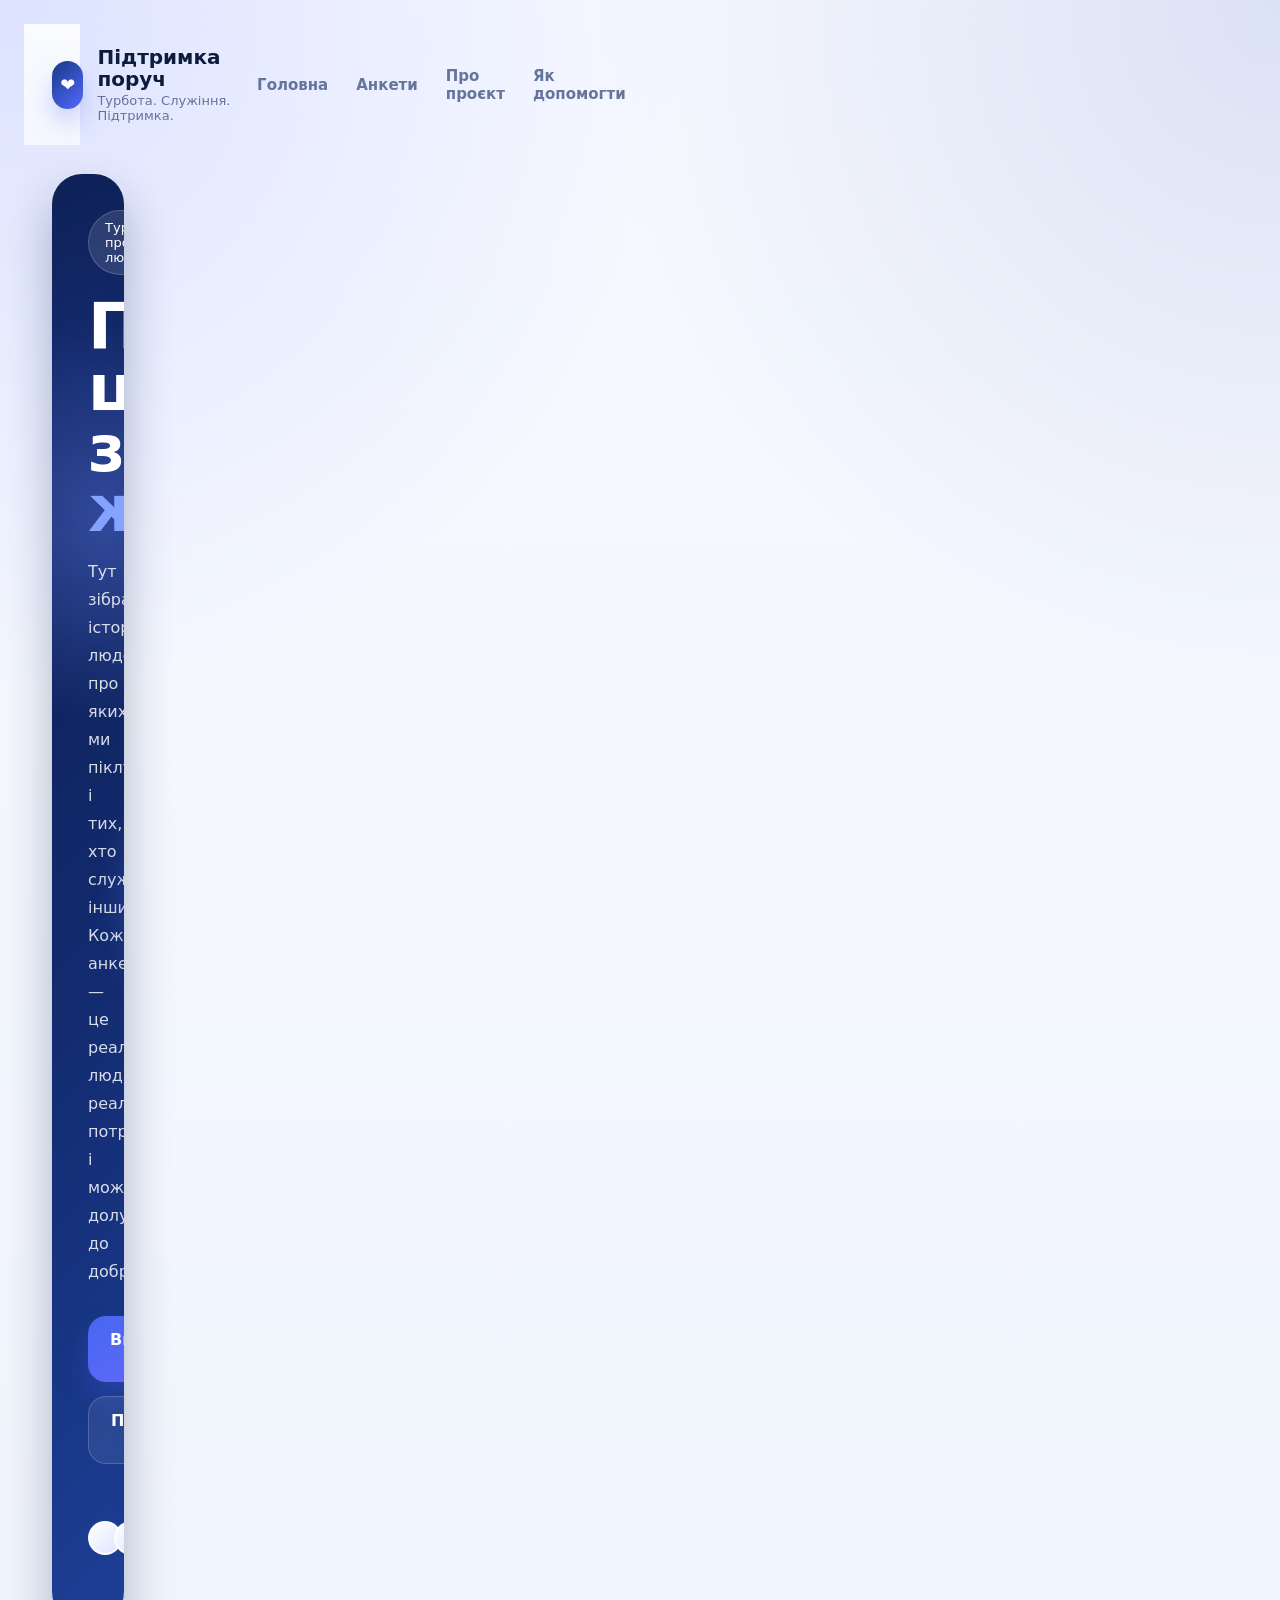
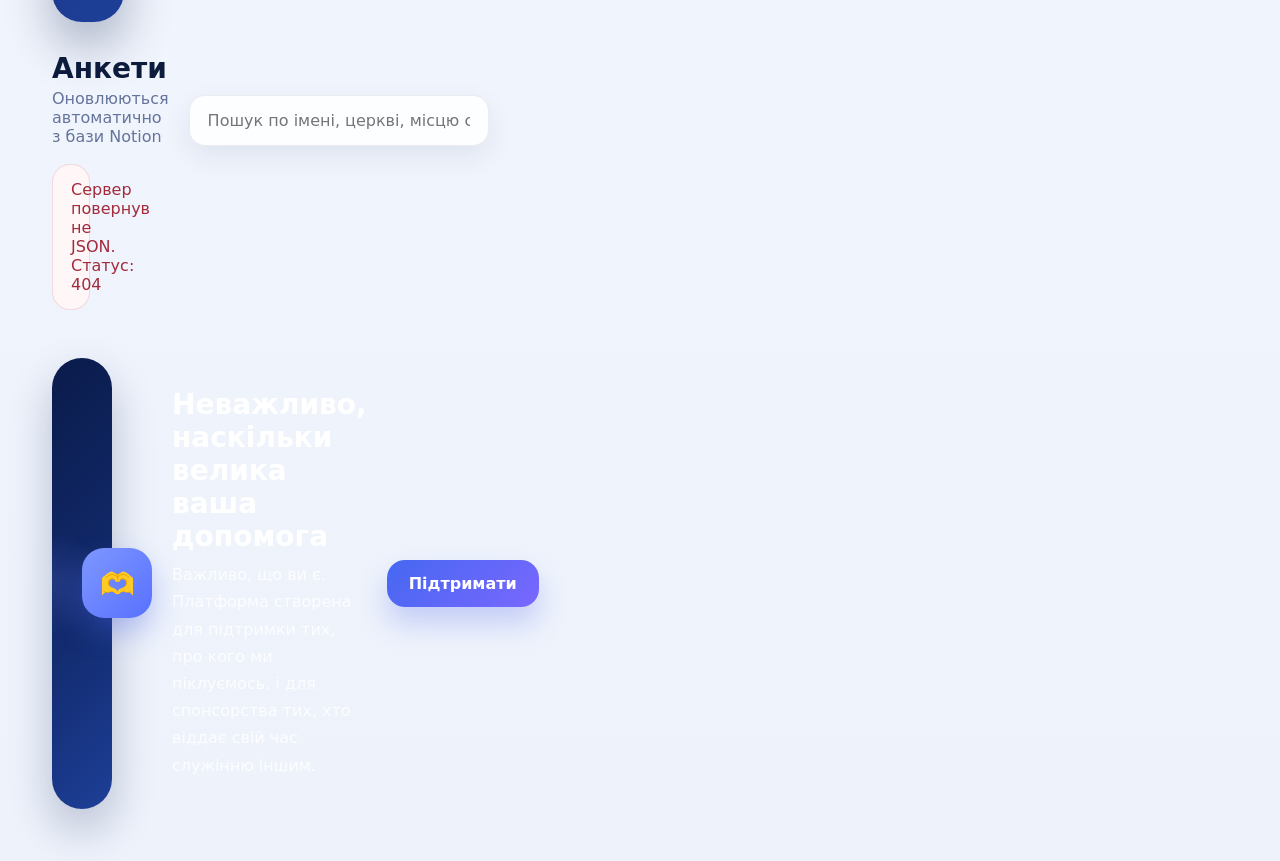
==== public/index.html @ b3e1cd8f "Update index.html" ====
<!DOCTYPE html>
<html lang="uk">
  <head>
    <meta charset="UTF-8" />
    <meta name="viewport" content="width=device-width, initial-scale=1.0" />
    <title>Підтримка поруч</title>
    <meta
      name="description"
      content="Сайт підтримки тих, про кого ми піклуємось, і спонсорства тих, хто віддає свій час на підтримку іншим."
    />
    <link rel="stylesheet" href="./styles.css" />
  </head>
  <body>
    <script>
      window.APP_CONFIG = {
        apiBaseUrl: "/api/profiles",
        supportUrl:
          "https://give.tithe.ly/?formId=3966c1ff-6865-11ee-90fc-1260ab546d11&locationId=3bff1725-a576-4eec-bcef-43283ffbbbfc&fundId=83ca1801-4d23-4e39-bc14-f4d2be128809&amount=2500",
      };
    </script>

    <div class="site-frame">


      <main class="main-shell" id="mainShell">
        <header class="site-header">
          <div class="brand">
            <div class="brand-mark">❤</div>
            <div class="brand-text">
              <div class="brand-title">Підтримка поруч</div>
              <div class="brand-subtitle">Турбота. Служіння. Підтримка.</div>
            </div>
          </div>

          <nav class="top-nav">
            <a href="#hero">Головна</a>
            <a href="#profiles">Анкети</a>
            <a href="#about">Про проєкт</a>
            <a href="#about">Як допомогти</a>
          </nav>
        </header>

        <div class="content-wrap">
          <section id="hero" class="hero">
            <div class="hero-content">
              <span class="hero-badge">Турбота про людей</span>
              <h1>
                Підтримка,<br />
                що змінює <span>життя</span>
              </h1>
              <p>
                Тут зібрані історії людей, про яких ми піклуємось, і тих, хто служить
                іншим. Кожна анкета — це реальна людина, реальна потреба і можливість
                долучитися до добра.
              </p>

              <div class="hero-actions">
                <button id="randomProfileButton" class="btn btn-primary" type="button">
                  Випадкова анкета
                </button>
                <button id="scrollToProfilesButton" class="btn btn-secondary" type="button">
                  Переглянути анкети
                </button>
              </div>

              <div class="hero-meta">
                <div class="hero-avatars">
                  <span></span>
                  <span></span>
                  <span></span>
                </div>
                <div class="hero-meta-text">
                  Люди, яким можна допомогти вже сьогодні
                </div>
              </div>
            </div>

            <div class="hero-visual">
              <div class="hero-glow"></div>
              <div class="hero-card">
                <div class="hero-card-icon">✦</div>
                <div class="hero-card-text">
                  Разом<br />
                  ми сильніші
                </div>
                <div class="hero-card-subtext">
                  Одна дія підтримки інколи важить більше за добрі слова.
                </div>
              </div>
            </div>
          </section>

          <section id="profiles" class="profiles-section">
            <div class="section-head">
              <div>
                <h2>Анкети</h2>
                <p>Оновлюються автоматично з бази Notion</p>
              </div>

              <div class="filters">
                <label class="search-box">
                  <input
                    id="searchInput"
                    type="text"
                    placeholder="Пошук по імені, церкві, місцю служіння..."
                    autocomplete="off"
                  />
                </label>
              </div>
            </div>

            <div id="statusMessage" class="status-message is-loading">
              Завантаження анкет...
            </div>

            <div id="profilesGrid" class="profiles-grid" aria-live="polite"></div>
          </section>

          <section id="about" class="about-section">
            <div class="about-card">
              <div class="about-icon">🫶</div>
              <div class="about-copy">
                <h3>Неважливо, наскільки велика ваша допомога</h3>
                <p>
                  Важливо, що ви є. Платформа створена для підтримки тих, про кого
                  ми піклуємось, і для спонсорства тих, хто віддає свій час служінню
                  іншим.
                </p>
              </div>
              <a
                class="btn btn-primary btn-inline"
                id="globalSupportButton"
                href="#"
                target="_blank"
                rel="noopener noreferrer"
              >
                Підтримати
              </a>
            </div>
          </section>
        </div>
      </main>


    </div>

    <div id="modalBackdrop" class="modal-backdrop hidden"></div>

    <aside id="profileModal" class="profile-modal hidden" aria-hidden="true">
      <article class="profile-modal-card">
        <div class="detail-header">
          <button id="closeModalButton" class="icon-button" type="button">
            ✕
          </button>

          <div class="detail-header-actions">
            <button id="randomProfileButtonDetail" class="btn btn-primary btn-small" type="button">
              Випадкова анкета
            </button>
          </div>
        </div>

        <div class="detail-scroll">
          <div class="detail-top">
            <div class="detail-photo-wrap">
              <img id="detailPhoto" class="detail-photo" src="" alt="" />
            </div>

            <div class="detail-main">
              <h2 id="detailName">—</h2>
              <div id="detailNote" class="detail-note hidden"></div>

              <div class="detail-cta-wrap">
                <a
                  id="detailSupportButton"
                  class="btn btn-primary"
                  href="#"
                  target="_blank"
                  rel="noopener noreferrer"
                >
                  Підтримати
                </a>
              </div>
            </div>
          </div>

          <div class="detail-meta-grid">
            <div class="meta-card">
              <span class="meta-label">Вік</span>
              <strong id="detailAge">—</strong>
            </div>
            <div class="meta-card">
              <span class="meta-label">Сімейний стан</span>
              <strong id="detailMaritalStatus">—</strong>
            </div>
            <div class="meta-card">
              <span class="meta-label">Місце служіння</span>
              <strong id="detailPlaceOfMinistry">—</strong>
            </div>
            <div class="meta-card">
              <span class="meta-label">Церква</span>
              <strong id="detailChurch">—</strong>
            </div>
          </div>

          <section class="detail-section">
            <h3>Історія</h3>
            <div id="detailText" class="detail-text"></div>
          </section>
        </div>
      </article>
    </aside>

    <script src="./app.js"></script>
  </body>
</html>
---- public/styles.css ----
:root {
  --bg: #edf2fb;
  --panel: rgba(255, 255, 255, 0.72);
  --panel-strong: rgba(255, 255, 255, 0.88);
  --text: #0d1b3d;
  --muted: #65749b;
  --line: rgba(14, 32, 73, 0.08);
  --primary: #183a84;
  --primary-2: #5368ff;
  --shadow: 0 20px 50px rgba(15, 36, 88, 0.12);
  --shadow-soft: 0 10px 28px rgba(15, 36, 88, 0.08);
  --radius-xl: 30px;
  --radius-lg: 24px;
  --radius-md: 18px;
  --radius-sm: 14px;
}


body {
  margin: 0;
  overflow-x: hidden;
}

.site-frame {
  width: 100%;
  max-width: 1440px;
  margin: 0 auto;
  display: grid;
  grid-template-columns: 1fr minmax(0, 1240px) 1fr;
  gap: 24px;
  min-height: 100vh;
  padding: 24px;
}

.main-shell {
  width: 100%;
  min-width: 0;
  margin: 0 auto;
}

.side-spacer {
  min-width: 0;
}

.content-wrap,
.profiles-section,
.section-head,
.filters,
.search-box,
.profiles-grid {
  min-width: 0;
}

.profiles-grid {
  display: grid;
  grid-template-columns: repeat(auto-fit, minmax(240px, 1fr));
  gap: 18px;
  width: 100%;
  max-width: 100%;
}

* {
  box-sizing: border-box;
}

html {
  scroll-behavior: smooth;
}

body {
  margin: 0;
  font-family:
    Inter, ui-sans-serif, system-ui, -apple-system, BlinkMacSystemFont,
    "Segoe UI", sans-serif;
  background:
    radial-gradient(circle at top left, rgba(84, 112, 255, 0.16), transparent 25%),
    radial-gradient(circle at top right, rgba(21, 58, 170, 0.12), transparent 25%),
    linear-gradient(180deg, #f7f9ff 0%, #edf2fb 100%);
  color: var(--text);
}

a {
  color: inherit;
  text-decoration: none;
}

img {
  display: block;
  max-width: 100%;
}

button,
input {
  font: inherit;
}

.hidden {
  display: none !important;
}

.site-frame {
  width: 100%;
  max-width: 1440px;
  margin: 0 auto;
  display: grid;
  grid-template-columns: 1fr minmax(0, 1240px) 1fr;
  gap: 24px;
  min-height: 100vh;
  padding: 24px;
}

.side-spacer {
  border-radius: 34px;
  background: rgba(255, 255, 255, 0.12);
  border: 1px solid rgba(255, 255, 255, 0.28);
  backdrop-filter: blur(10px);
  min-height: 100%;
}

.main-shell {
  width: 100%;
  min-width: 0;
  margin: 0 auto;
}

.main-shell.is-blurred {
  filter: blur(8px);
  transform: scale(0.992);
  pointer-events: none;
  user-select: none;
}

.site-header {
  display: flex;
  align-items: center;
  justify-content: space-between;
  gap: 20px;
  padding: 22px 28px;
  border-bottom: 1px solid var(--line);
  background: linear-gradient(180deg, rgba(255,255,255,0.84), rgba(255,255,255,0.68));
  position: sticky;
  top: 0;
  z-index: 10;
  backdrop-filter: blur(12px);
}

.brand {
  display: flex;
  align-items: center;
  gap: 14px;
}

.brand-mark {
  width: 48px;
  height: 48px;
  border-radius: 16px;
  display: grid;
  place-items: center;
  background: linear-gradient(135deg, var(--primary), var(--primary-2));
  color: #fff;
  font-size: 18px;
  box-shadow: 0 14px 24px rgba(63, 91, 232, 0.26);
}

.brand-title {
  font-size: 20px;
  font-weight: 800;
  line-height: 1.1;
}

.brand-subtitle {
  margin-top: 3px;
  color: var(--muted);
  font-size: 13px;
}

.top-nav {
  display: flex;
  align-items: center;
  gap: 28px;
}

.top-nav a {
  font-size: 15px;
  color: var(--muted);
  font-weight: 600;
}

.top-nav a:hover {
  color: var(--text);
}



.hero {
  display: grid;
  grid-template-columns: minmax(0, 1.1fr) minmax(260px, 0.9fr);
  gap: 26px;
  min-height: 460px;
  padding: 36px;
  border-radius: var(--radius-xl);
  background:
    radial-gradient(circle at 72% 24%, rgba(112, 140, 255, 0.34), transparent 18%),
    radial-gradient(circle at 22% 12%, rgba(56, 97, 235, 0.16), transparent 26%),
    linear-gradient(135deg, #0a1b4a 0%, #132c71 58%, #1d3f97 100%);
  color: #fff;
  position: relative;
  overflow: hidden;
  box-shadow: 0 24px 48px rgba(11, 27, 74, 0.3);
}

.hero::after {
  content: "";
  position: absolute;
  inset: auto -8% -22% -8%;
  height: 130px;
  background: #edf2fb;
  border-radius: 100% 100% 0 0 / 100% 100% 0 0;
}

.hero-content,
.hero-visual {
  position: relative;
  z-index: 1;
}

.hero-badge {
  display: inline-flex;
  padding: 9px 16px;
  border-radius: 999px;
  background: rgba(255,255,255,0.12);
  border: 1px solid rgba(255,255,255,0.18);
  font-size: 13px;
  margin-bottom: 22px;
}

.hero h1 {
  margin: 0;
  font-size: clamp(40px, 5vw, 72px);
  line-height: 0.95;
  letter-spacing: -0.03em;
  max-width: 8.5ch;
}

.hero h1 span {
  color: #85a2ff;
}

.hero p {
  margin: 18px 0 0;
  max-width: 620px;
  font-size: 16px;
  line-height: 1.75;
  color: rgba(255,255,255,0.84);
}

.hero-actions {
  display: flex;
  flex-wrap: wrap;
  gap: 14px;
  margin-top: 30px;
}

.hero-meta {
  display: flex;
  align-items: center;
  gap: 14px;
  margin-top: 26px;
}

.hero-avatars {
  display: flex;
}

.hero-avatars span {
  width: 34px;
  height: 34px;
  border-radius: 50%;
  margin-left: -8px;
  border: 2px solid rgba(255,255,255,0.85);
  background: linear-gradient(135deg, #fff, #dbe5ff);
}

.hero-avatars span:first-child {
  margin-left: 0;
}

.hero-meta-text {
  font-size: 14px;
  color: rgba(255,255,255,0.78);
}

.hero-visual {
  display: flex;
  align-items: center;
  justify-content: center;
  position: relative;
}

.hero-glow {
  width: 340px;
  height: 340px;
  border-radius: 50%;
  background:
    radial-gradient(circle, rgba(132, 159, 255, 0.9) 0%, rgba(112, 129, 255, 0.24) 42%, rgba(112, 129, 255, 0) 72%);
  filter: blur(12px);
}

.hero-card {
  position: absolute;
  right: 30px;
  bottom: 34px;
  width: 190px;
  min-height: 198px;
  border-radius: 30px;
  background: rgba(255,255,255,0.1);
  border: 1px solid rgba(255,255,255,0.16);
  backdrop-filter: blur(16px);
  box-shadow: 0 18px 38px rgba(0,0,0,0.22);
  padding: 22px;
  display: flex;
  flex-direction: column;
  justify-content: flex-end;
}

.hero-card-icon {
  width: 54px;
  height: 54px;
  border-radius: 18px;
  display: grid;
  place-items: center;
  background: linear-gradient(135deg, #7e97ff, #5871ff);
  box-shadow: 0 14px 26px rgba(80, 102, 233, 0.3);
  margin-bottom: 18px;
  font-size: 22px;
}

.hero-card-text {
  font-size: 22px;
  font-weight: 800;
  line-height: 1.12;
}

.hero-card-subtext {
  margin-top: 10px;
  font-size: 14px;
  line-height: 1.5;
  color: rgba(255,255,255,0.78);
}

.btn {
  border: 0;
  border-radius: 18px;
  padding: 14px 22px;
  cursor: pointer;
  font-weight: 800;
  transition: transform 0.18s ease, box-shadow 0.18s ease;
}

.btn:hover {
  transform: translateY(-1px);
}

.btn-primary {
  color: #fff;
  background: linear-gradient(135deg, #4568f1 0%, #7a67ff 100%);
  box-shadow: 0 16px 28px rgba(74, 96, 234, 0.26);
}

.btn-secondary {
  color: #fff;
  background: rgba(255,255,255,0.08);
  border: 1px solid rgba(255,255,255,0.18);
}

.btn-small {
  padding: 12px 16px;
  font-size: 14px;
}

.btn-inline {
  white-space: nowrap;
}

.profiles-grid {
  display: grid;
  grid-template-columns: repeat(auto-fill, minmax(260px, 1fr));
  gap: 24px;

  max-width: 1240px;
  margin-left: auto;
  margin-right: auto;
}

.search-box {
  display: block;
  min-width: 300px;
}

.profiles-section,
.about-section {
  margin-top: 30px;
}

.content-wrap {
  padding: 28px;
}

.section-head {
  display: flex;
  align-items: end;
  justify-content: space-between;
  gap: 20px;
  margin-bottom: 18px;
}

.section-head h2 {
  margin: 0 0 4px;
  font-size: 28px;
}

.section-head p {
  margin: 0;
  color: var(--muted);
}

.search-box input {
  width: 100%;
  padding: 15px 18px;
  border-radius: 16px;
  border: 1px solid var(--line);
  background: rgba(255,255,255,0.84);
  outline: none;
  color: var(--text);
  box-shadow: var(--shadow-soft);
}

.search-box input:focus {
  border-color: rgba(83, 104, 255, 0.34);
  box-shadow: 0 0 0 4px rgba(83, 104, 255, 0.12);
}

.status-message {
  padding: 15px 18px;
  border-radius: 18px;
  background: rgba(255,255,255,0.82);
  border: 1px solid var(--line);
  color: var(--muted);
  margin-bottom: 18px;
}

.status-message.is-error {
  color: #a22a3b;
  background: #fff6f7;
  border-color: rgba(162, 42, 59, 0.14);
}

.status-message.is-success {
  color: #2b7e47;
  background: #f3fff8;
  border-color: rgba(43, 126, 71, 0.14);
}

.profile-card {
  position: relative;
  aspect-ratio: 9 / 16;
  border-radius: 28px;
  overflow: hidden;
  background: linear-gradient(180deg, #dbe6ff 0%, #eef3ff 100%);
  border: 1px solid rgba(17, 43, 107, 0.08);
  box-shadow: var(--shadow-soft);
  cursor: pointer;
  transition: transform 0.18s ease, box-shadow 0.18s ease, border-color 0.18s ease;
}

.profile-card:hover {
  transform: translateY(-4px);
  box-shadow: 0 20px 40px rgba(21, 40, 98, 0.16);
  border-color: rgba(35, 74, 193, 0.2);
}

.profile-card.is-active {
  border-color: rgba(78, 104, 243, 0.4);
  box-shadow: 0 22px 42px rgba(21, 40, 98, 0.2);
}

.profile-card-photo-wrap {
  position: absolute;
  inset: 0;
  background: linear-gradient(135deg, #d3ddff, #eef2ff);
}

.profile-card-photo {
  width: 100%;
  height: 100%;
  object-fit: cover;
}

.profile-card::before {
  content: "";
  position: absolute;
  inset: 0;
  background: linear-gradient(
    to bottom,
    rgba(0,0,0,0.1),
    rgba(0,0,0,0.6)
  );
  z-index: 1;
}

.profile-card-overlay {
  position: absolute;
  inset: auto 0 0 0;
  padding: 18px 18px 16px;
  background:
    linear-gradient(180deg, rgba(7, 18, 46, 0.02) 0%, rgba(7, 18, 46, 0.14) 18%, rgba(7, 18, 46, 0.92) 100%);
  color: #fff;
}

.profile-card-name {
  margin: 0;
  font-size: 24px;
  line-height: 1.08;
  font-weight: 800;
}

.profile-card-sub {
  margin-top: 8px;
  font-size: 13px;
  color: rgba(255,255,255,0.76);
}

.profile-card-snippet {
  margin-top: 12px;
  font-size: 14px;
  line-height: 1.45;
  color: rgba(255,255,255,0.88);
}

.profile-card-badge {
  display: inline-flex;
  margin-top: 14px;
  padding: 7px 12px;
  border-radius: 999px;
  font-size: 12px;
  font-weight: 800;
  background: rgba(133, 157, 255, 0.2);
  border: 1px solid rgba(188, 202, 255, 0.2);
  color: #dfe7ff;
}

.about-card {
  display: flex;
  align-items: center;
  gap: 20px;
  padding: 30px;
  border-radius: 30px;
  color: #fff;
  background:
    radial-gradient(circle at left center, rgba(115, 138, 255, 0.18), transparent 22%),
    linear-gradient(135deg, #0a1b4a 0%, #132c71 60%, #1d3f97 100%);
  box-shadow: 0 20px 44px rgba(10, 27, 74, 0.24);
}

.about-icon {
  width: 70px;
  height: 70px;
  flex: 0 0 70px;
  display: grid;
  place-items: center;
  border-radius: 22px;
  background: linear-gradient(135deg, #7e97ff, #5871ff);
  font-size: 28px;
  box-shadow: 0 14px 28px rgba(76, 103, 231, 0.34);
}

.about-copy h3 {
  margin: 0 0 8px;
  font-size: 28px;
}

.about-copy p {
  margin: 0;
  line-height: 1.7;
  color: rgba(255,255,255,0.84);
}

.modal-backdrop {
  position: fixed;
  inset: 0;
  background: rgba(12, 22, 56, 0.24);
  backdrop-filter: blur(12px);
  z-index: 80;
  opacity: 0;
  pointer-events: none;
  transition: opacity 0.35s ease;
}

.modal-backdrop.is-visible {
  opacity: 1;
  pointer-events: auto;
}

.profile-modal {
  position: fixed;
  top: 28px;
  right: 28px;
  bottom: 28px;
  width: min(760px, calc(100vw - 56px));
  z-index: 90;
  display: flex;
  justify-content: flex-end;
  align-items: stretch;
  pointer-events: none;
}

.profile-modal.is-visible {
  pointer-events: auto;
}

.profile-modal-card {
  width: 100%;
  height: 100%;
  border-radius: 32px;
  background: rgba(255, 255, 255, 0.94);
  border: 1px solid rgba(255,255,255,0.7);
  box-shadow: 0 28px 60px rgba(11, 27, 74, 0.22);
  backdrop-filter: blur(18px);
  display: flex;
  flex-direction: column;
  overflow: hidden;
  transform: translateX(44px) scale(0.98);
  opacity: 0;
  transition: transform 0.42s ease, opacity 0.42s ease;
}

.profile-modal.is-visible .profile-modal-card {
  transform: translateX(0) scale(1);
  opacity: 1;
}

.detail-header {
  display: flex;
  align-items: center;
  justify-content: space-between;
  gap: 16px;
  padding: 22px 24px;
  border-bottom: 1px solid var(--line);
  background: linear-gradient(180deg, rgba(255,255,255,0.92), rgba(255,255,255,0.76));
}

.icon-button {
  border: 0;
  background: rgba(24, 58, 132, 0.08);
  color: var(--primary);
  border-radius: 14px;
  padding: 12px 14px;
  cursor: pointer;
  font-weight: 800;
}

.detail-scroll {
  overflow: auto;
  padding: 24px;
  display: flex;
  flex-direction: column;
  gap: 22px;
}

.detail-top {
  display: grid;
  grid-template-columns: 220px minmax(0, 1fr);
  gap: 22px;
  align-items: start;
}

.detail-photo-wrap {
  border-radius: 24px;
  overflow: hidden;
  box-shadow: var(--shadow-soft);
  background: linear-gradient(135deg, #dae4ff, #eff4ff);
}

.detail-photo {
  width: 100%;
  aspect-ratio: 4 / 5;
  object-fit: contain;
  object-position: center;
  background: #eef2fb;
}

.detail-main h2 {
  margin: 0;
  font-size: clamp(34px, 4vw, 60px);
  line-height: 0.95;
  letter-spacing: -0.03em;
}

.detail-note {
  margin-top: 18px;
  padding: 14px 16px;
  border-radius: 16px;
  background: rgba(83, 104, 255, 0.08);
  color: #3653b7;
  font-weight: 700;
  line-height: 1.5;
}

.detail-cta-wrap {
  margin-top: 18px;
}

.detail-meta-grid {
  display: grid;
  grid-template-columns: repeat(2, minmax(0, 1fr));
  gap: 14px;
}

.meta-card {
  padding: 18px;
  border-radius: 22px;
  background: var(--panel-strong);
  border: 1px solid var(--line);
  box-shadow: var(--shadow-soft);
}

.meta-label {
  display: block;
  color: var(--muted);
  font-size: 13px;
  margin-bottom: 8px;
}

.meta-card strong {
  font-size: 18px;
  line-height: 1.4;
}

.detail-section {
  padding: 24px;
  border-radius: 26px;
  background: var(--panel-strong);
  border: 1px solid var(--line);
  box-shadow: var(--shadow-soft);
}

.detail-section h3 {
  margin: 0 0 16px;
  font-size: 28px;
}

.detail-text {
  white-space: pre-line;
  line-height: 1.8;
  font-size: 16px;
}

@media (max-width: 1400px) {
  .profiles-grid {
    display: grid;
    grid-template-columns: repeat(auto-fill, minmax(260px, 1fr));
    gap: 24px;

    max-width: 1240px;
    margin-left: auto;
    margin-right: auto;
  }
}

@media (max-width: 1100px) {
  .site-frame {
    grid-template-columns: 1fr minmax(320px, 1400px) 1fr;
  }

  .top-nav {
    display: none;
  }

  .hero {
    grid-template-columns: 1fr;
  }

  .profile-modal {
    left: 18px;
    right: 18px;
    width: auto;
  }
}

@media (max-width: 860px) {
  .site-frame {
    grid-template-columns: 1fr;
    padding: 12px;
  }

  .side-spacer {
    display: none;
  }

  .content-wrap {
    padding: 16px;
  }

  .site-header {
    padding: 16px;
  }

  .hero {
    min-height: auto;
    padding: 24px;
  }

  .hero::after {
    display: none;
  }

  .section-head {
    flex-direction: column;
    align-items: stretch;
  }

  .search-box {
    min-width: 0;
  }

  .profile-modal {
    top: 10px;
    right: 10px;
    bottom: 10px;
    left: 10px;
  }

  .detail-top {
    grid-template-columns: 1fr;
  }

  .detail-meta-grid {
    grid-template-columns: 1fr;
  }

  .about-card {
    flex-direction: column;
    align-items: flex-start;
  }
}
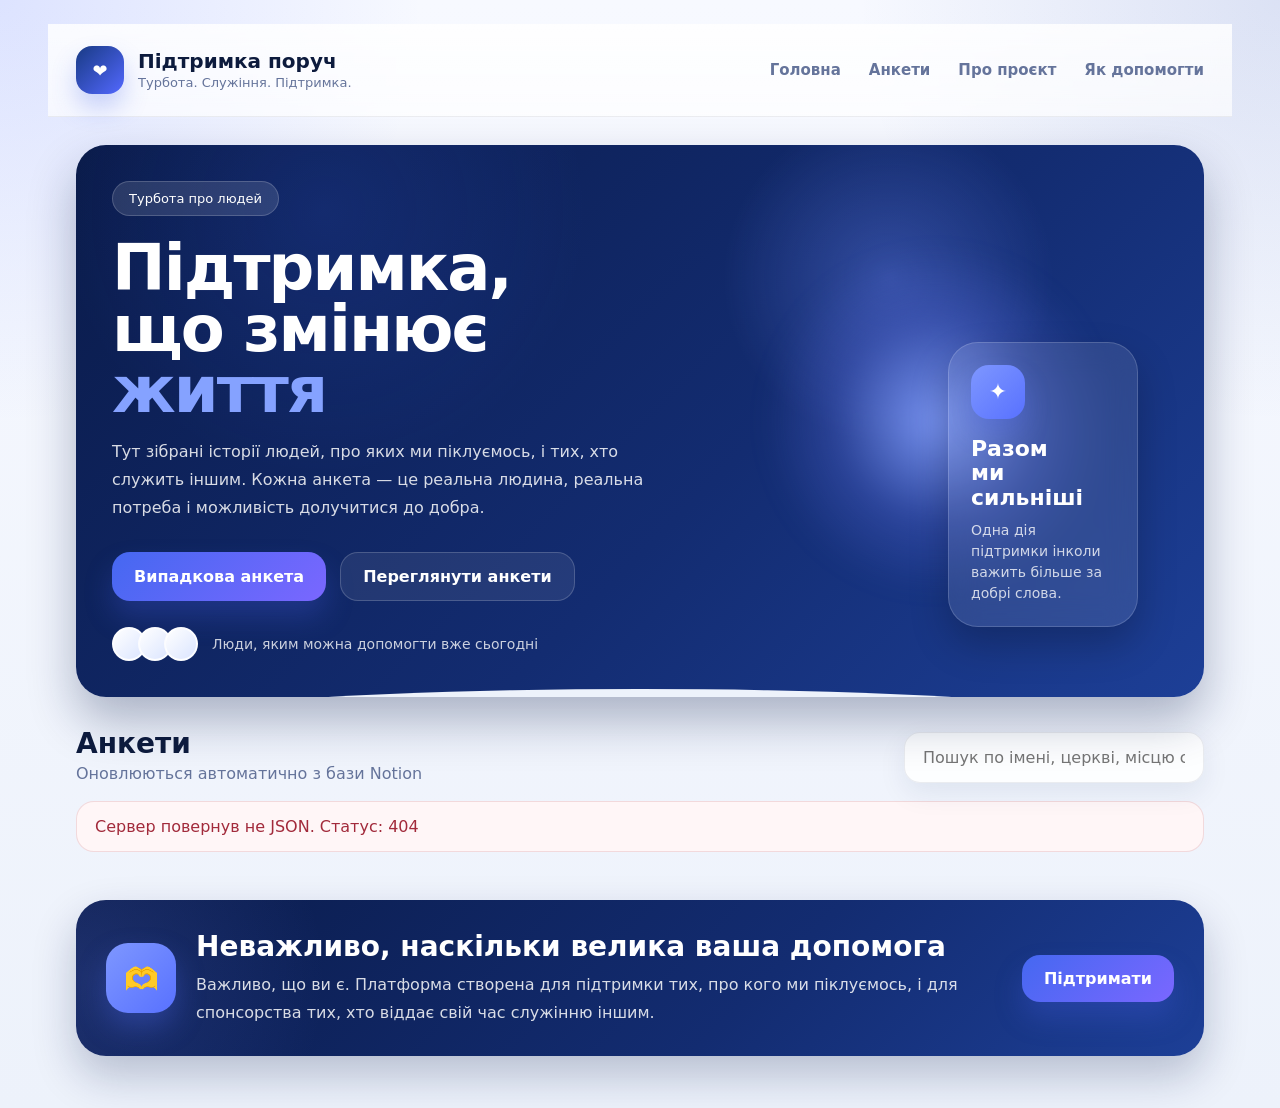
==== commit a306f9cd: "Update index.html" ====
--- a/public/index.html
+++ b/public/index.html
@@ -20,7 +20,7 @@
     </script>
 
     <div class="site-frame">
-
+      <div class="side-spacer" aria-hidden="true"></div>
 
       <main class="main-shell" id="mainShell">
         <header class="site-header">
@@ -141,7 +141,7 @@
         </div>
       </main>
 
-
+      <div class="side-spacer" aria-hidden="true"></div>
     </div>
 
     <div id="modalBackdrop" class="modal-backdrop hidden"></div>
--- a/public/styles.css
+++ b/public/styles.css
@@ -39,7 +39,9 @@
 }
 
 .side-spacer {
-  min-width: 0;
+  background: transparent !important;
+  backdrop-filter: none !important;
+  box-shadow: none !important;
 }
 
 .content-wrap,
@@ -110,11 +112,9 @@
 }
 
 .side-spacer {
-  border-radius: 34px;
-  background: rgba(255, 255, 255, 0.12);
-  border: 1px solid rgba(255, 255, 255, 0.28);
-  backdrop-filter: blur(10px);
-  min-height: 100%;
+  background: transparent !important;
+  backdrop-filter: none !important;
+  box-shadow: none !important;
 }
 
 .main-shell {
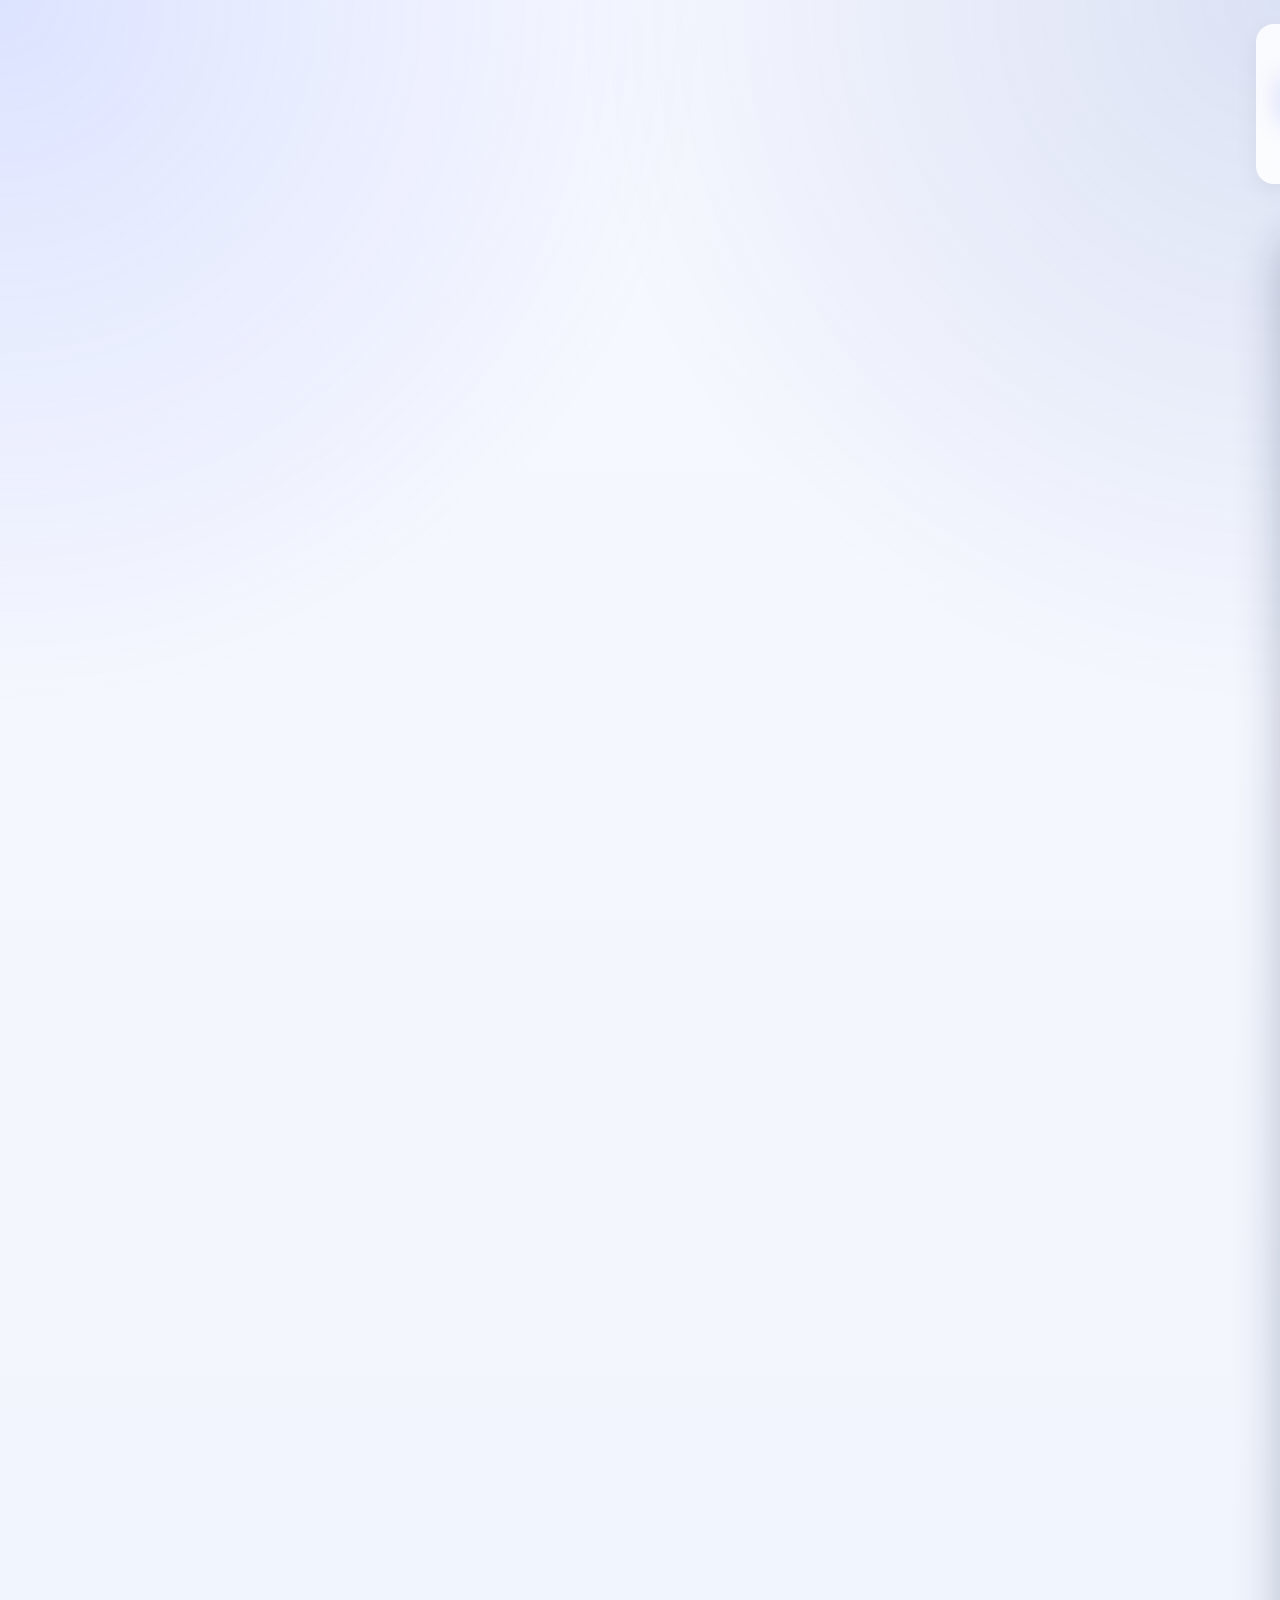
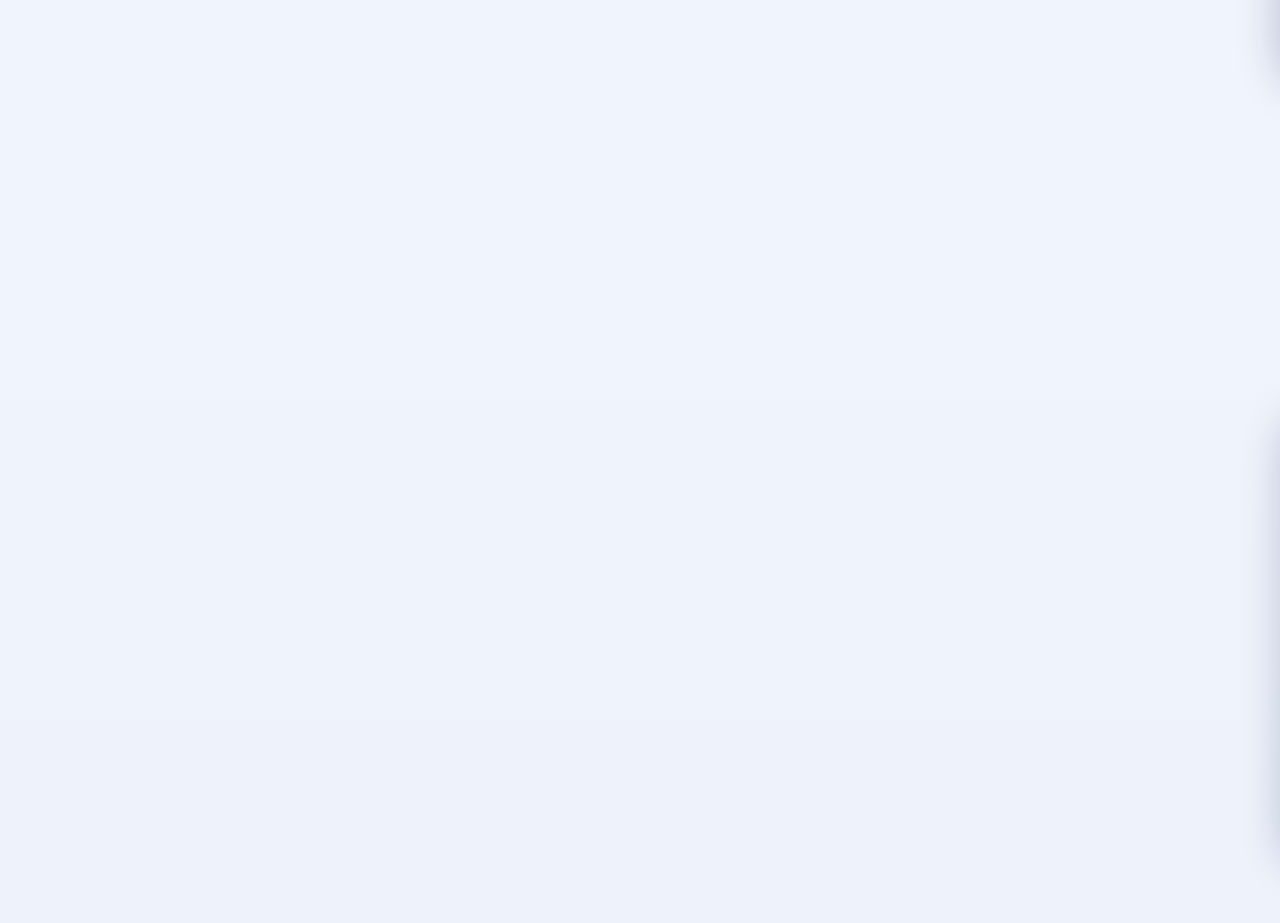
==== commit d37f8b5a: "Update index.html" ====
--- a/public/index.html
+++ b/public/index.html
@@ -21,6 +21,13 @@
 
     <div class="site-frame">
       <div class="side-spacer" aria-hidden="true"></div>
+      <body>
+        <div class="bg-animation" aria-hidden="true">
+          <span class="blob blob-1"></span>
+          <span class="blob blob-2"></span>
+          <span class="blob blob-3"></span>
+        </div>
+
 
       <main class="main-shell" id="mainShell">
         <header class="site-header">
--- a/public/styles.css
+++ b/public/styles.css
@@ -131,17 +131,13 @@
 }
 
 .site-header {
-  display: flex;
-  align-items: center;
-  justify-content: space-between;
-  gap: 20px;
-  padding: 22px 28px;
-  border-bottom: 1px solid var(--line);
-  background: linear-gradient(180deg, rgba(255,255,255,0.84), rgba(255,255,255,0.68));
-  position: sticky;
-  top: 0;
-  z-index: 10;
+  border-radius: 18px;
+  padding: 16px 24px;
+
+  background: rgba(255, 255, 255, 0.85);
   backdrop-filter: blur(12px);
+
+  box-shadow: 0 8px 24px rgba(0, 0, 0, 0.06);
 }
 
 .brand {
@@ -842,4 +838,4 @@
     flex-direction: column;
     align-items: flex-start;
   }
-}+}
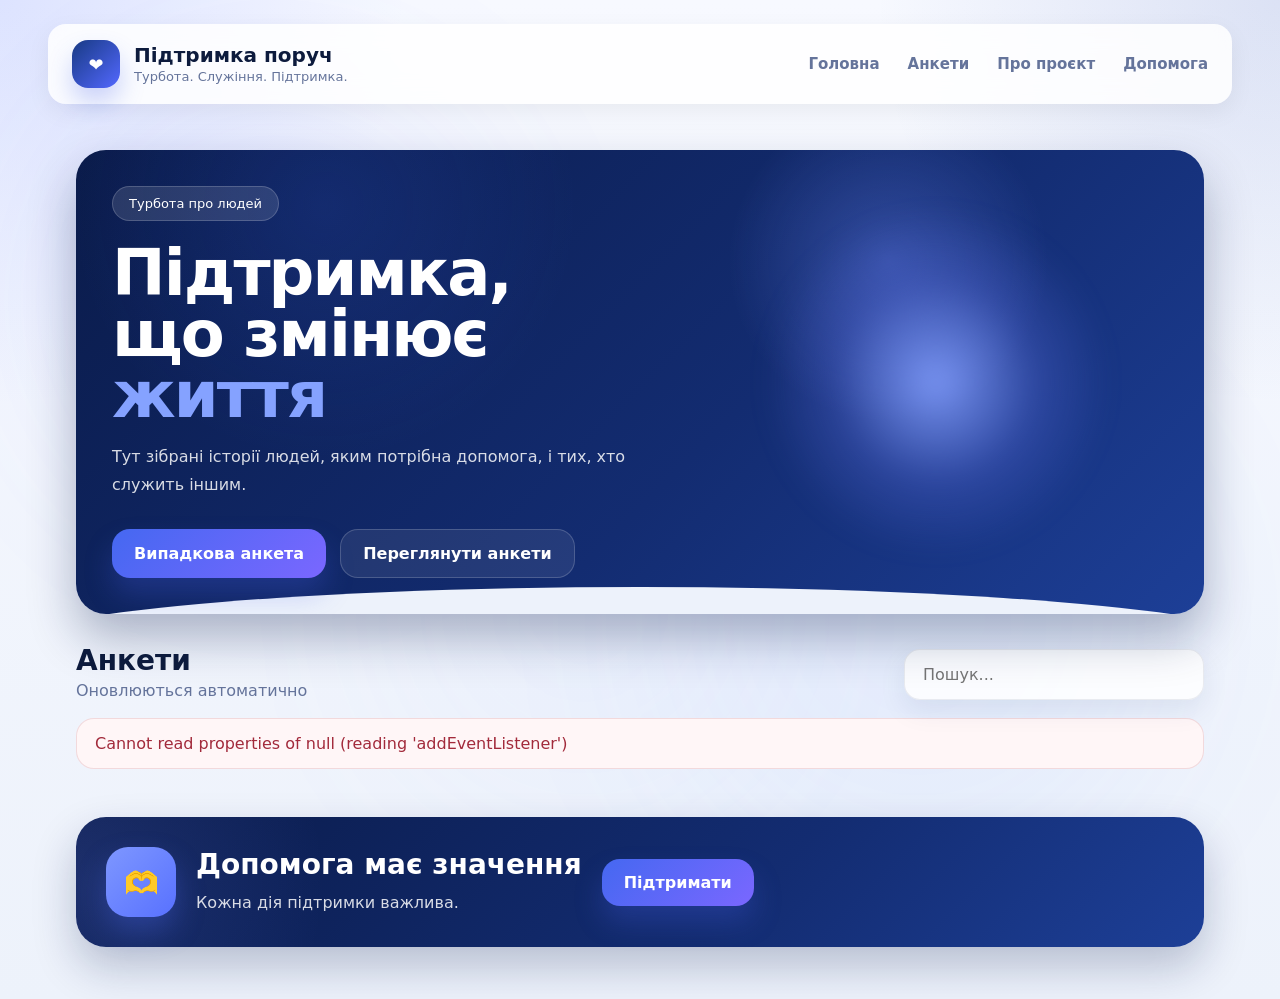
==== commit 2e12bf60: "Update index.html" ====
--- a/public/index.html
+++ b/public/index.html
@@ -4,13 +4,24 @@
     <meta charset="UTF-8" />
     <meta name="viewport" content="width=device-width, initial-scale=1.0" />
     <title>Підтримка поруч</title>
+
     <meta
       name="description"
-      content="Сайт підтримки тих, про кого ми піклуємось, і спонсорства тих, хто віддає свій час на підтримку іншим."
+      content="Сайт підтримки тих, про кого ми піклуємось."
     />
+
     <link rel="stylesheet" href="./styles.css" />
   </head>
+
   <body>
+    <!-- 🔥 BACKGROUND ANIMATION -->
+    <div class="bg-animation" aria-hidden="true">
+      <span class="blob blob-1"></span>
+      <span class="blob blob-2"></span>
+      <span class="blob blob-3"></span>
+    </div>
+
+    <!-- CONFIG -->
     <script>
       window.APP_CONFIG = {
         apiBaseUrl: "/api/profiles",
@@ -19,23 +30,20 @@
       };
     </script>
 
+    <!-- MAIN LAYOUT -->
     <div class="site-frame">
-      <div class="side-spacer" aria-hidden="true"></div>
-      <body>
-        <div class="bg-animation" aria-hidden="true">
-          <span class="blob blob-1"></span>
-          <span class="blob blob-2"></span>
-          <span class="blob blob-3"></span>
-        </div>
-
+      <div class="side-spacer"></div>
 
       <main class="main-shell" id="mainShell">
+        <!-- HEADER -->
         <header class="site-header">
           <div class="brand">
             <div class="brand-mark">❤</div>
             <div class="brand-text">
               <div class="brand-title">Підтримка поруч</div>
-              <div class="brand-subtitle">Турбота. Служіння. Підтримка.</div>
+              <div class="brand-subtitle">
+                Турбота. Служіння. Підтримка.
+              </div>
             </div>
           </div>
 
@@ -43,65 +51,48 @@
             <a href="#hero">Головна</a>
             <a href="#profiles">Анкети</a>
             <a href="#about">Про проєкт</a>
-            <a href="#about">Як допомогти</a>
+            <a href="#about">Допомога</a>
           </nav>
         </header>
 
         <div class="content-wrap">
+          <!-- HERO -->
           <section id="hero" class="hero">
             <div class="hero-content">
               <span class="hero-badge">Турбота про людей</span>
+
               <h1>
                 Підтримка,<br />
                 що змінює <span>життя</span>
               </h1>
+
               <p>
-                Тут зібрані історії людей, про яких ми піклуємось, і тих, хто служить
-                іншим. Кожна анкета — це реальна людина, реальна потреба і можливість
-                долучитися до добра.
+                Тут зібрані історії людей, яким потрібна допомога,
+                і тих, хто служить іншим.
               </p>
 
               <div class="hero-actions">
-                <button id="randomProfileButton" class="btn btn-primary" type="button">
+                <button id="randomProfileButton" class="btn btn-primary">
                   Випадкова анкета
                 </button>
-                <button id="scrollToProfilesButton" class="btn btn-secondary" type="button">
+
+                <button id="scrollToProfilesButton" class="btn btn-secondary">
                   Переглянути анкети
                 </button>
-              </div>
-
-              <div class="hero-meta">
-                <div class="hero-avatars">
-                  <span></span>
-                  <span></span>
-                  <span></span>
-                </div>
-                <div class="hero-meta-text">
-                  Люди, яким можна допомогти вже сьогодні
-                </div>
               </div>
             </div>
 
             <div class="hero-visual">
               <div class="hero-glow"></div>
-              <div class="hero-card">
-                <div class="hero-card-icon">✦</div>
-                <div class="hero-card-text">
-                  Разом<br />
-                  ми сильніші
-                </div>
-                <div class="hero-card-subtext">
-                  Одна дія підтримки інколи важить більше за добрі слова.
-                </div>
-              </div>
             </div>
           </section>
 
+          <!-- PROFILES -->
           <section id="profiles" class="profiles-section">
             <div class="section-head">
               <div>
                 <h2>Анкети</h2>
-                <p>Оновлюються автоматично з бази Notion</p>
+                <p>Оновлюються автоматично</p>
               </div>
 
               <div class="filters">
@@ -109,37 +100,36 @@
                   <input
                     id="searchInput"
                     type="text"
-                    placeholder="Пошук по імені, церкві, місцю служіння..."
-                    autocomplete="off"
+                    placeholder="Пошук..."
                   />
                 </label>
               </div>
             </div>
 
-            <div id="statusMessage" class="status-message is-loading">
-              Завантаження анкет...
+            <div id="statusMessage" class="status-message">
+              Завантаження...
             </div>
 
-            <div id="profilesGrid" class="profiles-grid" aria-live="polite"></div>
+            <div id="profilesGrid" class="profiles-grid"></div>
           </section>
 
+          <!-- ABOUT -->
           <section id="about" class="about-section">
             <div class="about-card">
               <div class="about-icon">🫶</div>
+
               <div class="about-copy">
-                <h3>Неважливо, наскільки велика ваша допомога</h3>
+                <h3>Допомога має значення</h3>
                 <p>
-                  Важливо, що ви є. Платформа створена для підтримки тих, про кого
-                  ми піклуємось, і для спонсорства тих, хто віддає свій час служінню
-                  іншим.
+                  Кожна дія підтримки важлива.
                 </p>
               </div>
+
               <a
-                class="btn btn-primary btn-inline"
                 id="globalSupportButton"
+                class="btn btn-primary"
                 href="#"
                 target="_blank"
-                rel="noopener noreferrer"
               >
                 Підтримати
               </a>
@@ -148,72 +138,30 @@
         </div>
       </main>
 
-      <div class="side-spacer" aria-hidden="true"></div>
+      <div class="side-spacer"></div>
     </div>
 
+    <!-- MODAL -->
     <div id="modalBackdrop" class="modal-backdrop hidden"></div>
 
-    <aside id="profileModal" class="profile-modal hidden" aria-hidden="true">
+    <aside id="profileModal" class="profile-modal hidden">
       <article class="profile-modal-card">
         <div class="detail-header">
-          <button id="closeModalButton" class="icon-button" type="button">
-            ✕
-          </button>
-
-          <div class="detail-header-actions">
-            <button id="randomProfileButtonDetail" class="btn btn-primary btn-small" type="button">
-              Випадкова анкета
-            </button>
-          </div>
+          <button id="closeModalButton" class="icon-button">✕</button>
         </div>
 
         <div class="detail-scroll">
-          <div class="detail-top">
-            <div class="detail-photo-wrap">
-              <img id="detailPhoto" class="detail-photo" src="" alt="" />
-            </div>
+          <img id="detailPhoto" class="detail-photo" />
+          <h2 id="detailName"></h2>
+          <div id="detailText"></div>
 
-            <div class="detail-main">
-              <h2 id="detailName">—</h2>
-              <div id="detailNote" class="detail-note hidden"></div>
-
-              <div class="detail-cta-wrap">
-                <a
-                  id="detailSupportButton"
-                  class="btn btn-primary"
-                  href="#"
-                  target="_blank"
-                  rel="noopener noreferrer"
-                >
-                  Підтримати
-                </a>
-              </div>
-            </div>
-          </div>
-
-          <div class="detail-meta-grid">
-            <div class="meta-card">
-              <span class="meta-label">Вік</span>
-              <strong id="detailAge">—</strong>
-            </div>
-            <div class="meta-card">
-              <span class="meta-label">Сімейний стан</span>
-              <strong id="detailMaritalStatus">—</strong>
-            </div>
-            <div class="meta-card">
-              <span class="meta-label">Місце служіння</span>
-              <strong id="detailPlaceOfMinistry">—</strong>
-            </div>
-            <div class="meta-card">
-              <span class="meta-label">Церква</span>
-              <strong id="detailChurch">—</strong>
-            </div>
-          </div>
-
-          <section class="detail-section">
-            <h3>Історія</h3>
-            <div id="detailText" class="detail-text"></div>
-          </section>
+          <a
+            id="detailSupportButton"
+            class="btn btn-primary"
+            target="_blank"
+          >
+            Підтримати
+          </a>
         </div>
       </article>
     </aside>
--- a/public/styles.css
+++ b/public/styles.css
@@ -15,10 +15,117 @@
   --radius-sm: 14px;
 }
 
+* {
+  box-sizing: border-box;
+}
+
+html {
+  scroll-behavior: smooth;
+}
 
 body {
   margin: 0;
   overflow-x: hidden;
+  position: relative;
+  font-family:
+    Inter, ui-sans-serif, system-ui, -apple-system, BlinkMacSystemFont,
+    "Segoe UI", sans-serif;
+  background:
+    radial-gradient(circle at top left, rgba(84, 112, 255, 0.16), transparent 25%),
+    radial-gradient(circle at top right, rgba(21, 58, 170, 0.12), transparent 25%),
+    linear-gradient(180deg, #f7f9ff 0%, #edf2fb 100%);
+  color: var(--text);
+}
+
+a {
+  color: inherit;
+  text-decoration: none;
+}
+
+img {
+  display: block;
+  max-width: 100%;
+}
+
+button,
+input {
+  font: inherit;
+}
+
+.hidden {
+  display: none !important;
+}
+
+/* ===== BACKGROUND ANIMATION ===== */
+
+.bg-animation {
+  position: fixed;
+  inset: 0;
+  overflow: hidden;
+  pointer-events: none;
+  z-index: 0;
+}
+
+.blob {
+  position: absolute;
+  border-radius: 50%;
+  filter: blur(100px);
+  opacity: 0.25;
+  animation: floatBlob 20s ease-in-out infinite;
+}
+
+.blob-1 {
+  width: 420px;
+  height: 420px;
+  top: 10%;
+  left: 5%;
+  background: rgba(83, 104, 255, 0.35);
+}
+
+.blob-2 {
+  width: 520px;
+  height: 520px;
+  top: 40%;
+  right: 8%;
+  background: rgba(70, 130, 255, 0.25);
+  animation-delay: 5s;
+}
+
+.blob-3 {
+  width: 400px;
+  height: 400px;
+  bottom: 10%;
+  left: 30%;
+  background: rgba(140, 170, 255, 0.2);
+  animation-delay: 10s;
+}
+
+@keyframes floatBlob {
+  0% {
+    transform: translate(0, 0) scale(1);
+  }
+  25% {
+    transform: translate(30px, -20px) scale(1.05);
+  }
+  50% {
+    transform: translate(-20px, 30px) scale(0.95);
+  }
+  75% {
+    transform: translate(20px, 10px) scale(1.03);
+  }
+  100% {
+    transform: translate(0, 0) scale(1);
+  }
+}
+
+/* ===== LAYOUT ===== */
+
+.site-frame,
+.main-shell,
+.profile-modal,
+.modal-backdrop {
+  position: relative;
+  z-index: 1;
 }
 
 .site-frame {
@@ -32,16 +139,24 @@
   padding: 24px;
 }
 
+.side-spacer {
+  background: transparent;
+  backdrop-filter: none;
+  box-shadow: none;
+}
+
 .main-shell {
   width: 100%;
   min-width: 0;
   margin: 0 auto;
 }
 
-.side-spacer {
-  background: transparent !important;
-  backdrop-filter: none !important;
-  box-shadow: none !important;
+.main-shell.is-blurred {
+  filter: blur(8px);
+  transform: scale(0.992);
+  pointer-events: none;
+  user-select: none;
+  transition: filter 0.35s ease, transform 0.35s ease;
 }
 
 .content-wrap,
@@ -53,90 +168,22 @@
   min-width: 0;
 }
 
-.profiles-grid {
-  display: grid;
-  grid-template-columns: repeat(auto-fit, minmax(240px, 1fr));
-  gap: 18px;
-  width: 100%;
-  max-width: 100%;
-}
-
-* {
-  box-sizing: border-box;
-}
-
-html {
-  scroll-behavior: smooth;
-}
-
-body {
-  margin: 0;
-  font-family:
-    Inter, ui-sans-serif, system-ui, -apple-system, BlinkMacSystemFont,
-    "Segoe UI", sans-serif;
-  background:
-    radial-gradient(circle at top left, rgba(84, 112, 255, 0.16), transparent 25%),
-    radial-gradient(circle at top right, rgba(21, 58, 170, 0.12), transparent 25%),
-    linear-gradient(180deg, #f7f9ff 0%, #edf2fb 100%);
-  color: var(--text);
-}
-
-a {
-  color: inherit;
-  text-decoration: none;
-}
-
-img {
-  display: block;
-  max-width: 100%;
-}
-
-button,
-input {
-  font: inherit;
-}
-
-.hidden {
-  display: none !important;
-}
-
-.site-frame {
-  width: 100%;
-  max-width: 1440px;
-  margin: 0 auto;
-  display: grid;
-  grid-template-columns: 1fr minmax(0, 1240px) 1fr;
-  gap: 24px;
-  min-height: 100vh;
-  padding: 24px;
-}
-
-.side-spacer {
-  background: transparent !important;
-  backdrop-filter: none !important;
-  box-shadow: none !important;
-}
-
-.main-shell {
-  width: 100%;
-  min-width: 0;
-  margin: 0 auto;
-}
-
-.main-shell.is-blurred {
-  filter: blur(8px);
-  transform: scale(0.992);
-  pointer-events: none;
-  user-select: none;
-}
+.content-wrap {
+  padding: 28px;
+}
+
+/* ===== HEADER ===== */
 
 .site-header {
+  display: flex;
+  align-items: center;
+  justify-content: space-between;
+  gap: 20px;
+  margin-bottom: 18px;
+  padding: 16px 24px;
   border-radius: 18px;
-  padding: 16px 24px;
-
   background: rgba(255, 255, 255, 0.85);
   backdrop-filter: blur(12px);
-
   box-shadow: 0 8px 24px rgba(0, 0, 0, 0.06);
 }
 
@@ -186,7 +233,7 @@
   color: var(--text);
 }
 
-
+/* ===== HERO ===== */
 
 .hero {
   display: grid;
@@ -224,8 +271,8 @@
   display: inline-flex;
   padding: 9px 16px;
   border-radius: 999px;
-  background: rgba(255,255,255,0.12);
-  border: 1px solid rgba(255,255,255,0.18);
+  background: rgba(255, 255, 255, 0.12);
+  border: 1px solid rgba(255, 255, 255, 0.18);
   font-size: 13px;
   margin-bottom: 22px;
 }
@@ -247,7 +294,7 @@
   max-width: 620px;
   font-size: 16px;
   line-height: 1.75;
-  color: rgba(255,255,255,0.84);
+  color: rgba(255, 255, 255, 0.84);
 }
 
 .hero-actions {
@@ -273,7 +320,7 @@
   height: 34px;
   border-radius: 50%;
   margin-left: -8px;
-  border: 2px solid rgba(255,255,255,0.85);
+  border: 2px solid rgba(255, 255, 255, 0.85);
   background: linear-gradient(135deg, #fff, #dbe5ff);
 }
 
@@ -283,7 +330,7 @@
 
 .hero-meta-text {
   font-size: 14px;
-  color: rgba(255,255,255,0.78);
+  color: rgba(255, 255, 255, 0.78);
 }
 
 .hero-visual {
@@ -309,10 +356,10 @@
   width: 190px;
   min-height: 198px;
   border-radius: 30px;
-  background: rgba(255,255,255,0.1);
-  border: 1px solid rgba(255,255,255,0.16);
+  background: rgba(255, 255, 255, 0.1);
+  border: 1px solid rgba(255, 255, 255, 0.16);
   backdrop-filter: blur(16px);
-  box-shadow: 0 18px 38px rgba(0,0,0,0.22);
+  box-shadow: 0 18px 38px rgba(0, 0, 0, 0.22);
   padding: 22px;
   display: flex;
   flex-direction: column;
@@ -341,8 +388,10 @@
   margin-top: 10px;
   font-size: 14px;
   line-height: 1.5;
-  color: rgba(255,255,255,0.78);
-}
+  color: rgba(255, 255, 255, 0.78);
+}
+
+/* ===== BUTTONS ===== */
 
 .btn {
   border: 0;
@@ -365,8 +414,8 @@
 
 .btn-secondary {
   color: #fff;
-  background: rgba(255,255,255,0.08);
-  border: 1px solid rgba(255,255,255,0.18);
+  background: rgba(255, 255, 255, 0.08);
+  border: 1px solid rgba(255, 255, 255, 0.18);
 }
 
 .btn-small {
@@ -378,28 +427,11 @@
   white-space: nowrap;
 }
 
-.profiles-grid {
-  display: grid;
-  grid-template-columns: repeat(auto-fill, minmax(260px, 1fr));
-  gap: 24px;
-
-  max-width: 1240px;
-  margin-left: auto;
-  margin-right: auto;
-}
-
-.search-box {
-  display: block;
-  min-width: 300px;
-}
+/* ===== SECTIONS ===== */
 
 .profiles-section,
 .about-section {
   margin-top: 30px;
-}
-
-.content-wrap {
-  padding: 28px;
 }
 
 .section-head {
@@ -418,6 +450,11 @@
 .section-head p {
   margin: 0;
   color: var(--muted);
+}
+
+.search-box {
+  display: block;
+  min-width: 300px;
 }
 
 .search-box input {
@@ -425,7 +462,7 @@
   padding: 15px 18px;
   border-radius: 16px;
   border: 1px solid var(--line);
-  background: rgba(255,255,255,0.84);
+  background: rgba(255, 255, 255, 0.84);
   outline: none;
   color: var(--text);
   box-shadow: var(--shadow-soft);
@@ -439,7 +476,7 @@
 .status-message {
   padding: 15px 18px;
   border-radius: 18px;
-  background: rgba(255,255,255,0.82);
+  background: rgba(255, 255, 255, 0.82);
   border: 1px solid var(--line);
   color: var(--muted);
   margin-bottom: 18px;
@@ -455,6 +492,17 @@
   color: #2b7e47;
   background: #f3fff8;
   border-color: rgba(43, 126, 71, 0.14);
+}
+
+/* ===== PROFILE GRID ===== */
+
+.profiles-grid {
+  display: grid;
+  grid-template-columns: repeat(auto-fill, minmax(260px, 1fr));
+  gap: 24px;
+  max-width: 1240px;
+  margin-left: auto;
+  margin-right: auto;
 }
 
 .profile-card {
@@ -490,17 +538,14 @@
   width: 100%;
   height: 100%;
   object-fit: cover;
+  object-position: center;
 }
 
 .profile-card::before {
   content: "";
   position: absolute;
   inset: 0;
-  background: linear-gradient(
-    to bottom,
-    rgba(0,0,0,0.1),
-    rgba(0,0,0,0.6)
-  );
+  background: linear-gradient(to bottom, rgba(0, 0, 0, 0.08), rgba(0, 0, 0, 0.62));
   z-index: 1;
 }
 
@@ -511,6 +556,7 @@
   background:
     linear-gradient(180deg, rgba(7, 18, 46, 0.02) 0%, rgba(7, 18, 46, 0.14) 18%, rgba(7, 18, 46, 0.92) 100%);
   color: #fff;
+  z-index: 2;
 }
 
 .profile-card-name {
@@ -523,14 +569,14 @@
 .profile-card-sub {
   margin-top: 8px;
   font-size: 13px;
-  color: rgba(255,255,255,0.76);
+  color: rgba(255, 255, 255, 0.76);
 }
 
 .profile-card-snippet {
   margin-top: 12px;
   font-size: 14px;
   line-height: 1.45;
-  color: rgba(255,255,255,0.88);
+  color: rgba(255, 255, 255, 0.88);
 }
 
 .profile-card-badge {
@@ -545,6 +591,8 @@
   color: #dfe7ff;
 }
 
+/* ===== ABOUT ===== */
+
 .about-card {
   display: flex;
   align-items: center;
@@ -578,8 +626,10 @@
 .about-copy p {
   margin: 0;
   line-height: 1.7;
-  color: rgba(255,255,255,0.84);
-}
+  color: rgba(255, 255, 255, 0.84);
+}
+
+/* ===== MODAL ===== */
 
 .modal-backdrop {
   position: fixed;
@@ -619,7 +669,7 @@
   height: 100%;
   border-radius: 32px;
   background: rgba(255, 255, 255, 0.94);
-  border: 1px solid rgba(255,255,255,0.7);
+  border: 1px solid rgba(255, 255, 255, 0.7);
   box-shadow: 0 28px 60px rgba(11, 27, 74, 0.22);
   backdrop-filter: blur(18px);
   display: flex;
@@ -642,7 +692,7 @@
   gap: 16px;
   padding: 22px 24px;
   border-bottom: 1px solid var(--line);
-  background: linear-gradient(180deg, rgba(255,255,255,0.92), rgba(255,255,255,0.76));
+  background: linear-gradient(180deg, rgba(255, 255, 255, 0.92), rgba(255, 255, 255, 0.76));
 }
 
 .icon-button {
@@ -751,15 +801,11 @@
   font-size: 16px;
 }
 
+/* ===== RESPONSIVE ===== */
+
 @media (max-width: 1400px) {
   .profiles-grid {
-    display: grid;
-    grid-template-columns: repeat(auto-fill, minmax(260px, 1fr));
-    gap: 24px;
-
-    max-width: 1240px;
-    margin-left: auto;
-    margin-right: auto;
+    grid-template-columns: repeat(auto-fill, minmax(240px, 1fr));
   }
 }
 
@@ -839,3 +885,15 @@
     align-items: flex-start;
   }
 }
+
+@media (prefers-reduced-motion: reduce) {
+  .blob {
+    animation: none;
+  }
+
+  .profile-modal-card,
+  .modal-backdrop,
+  .main-shell {
+    transition: none;
+  }
+}
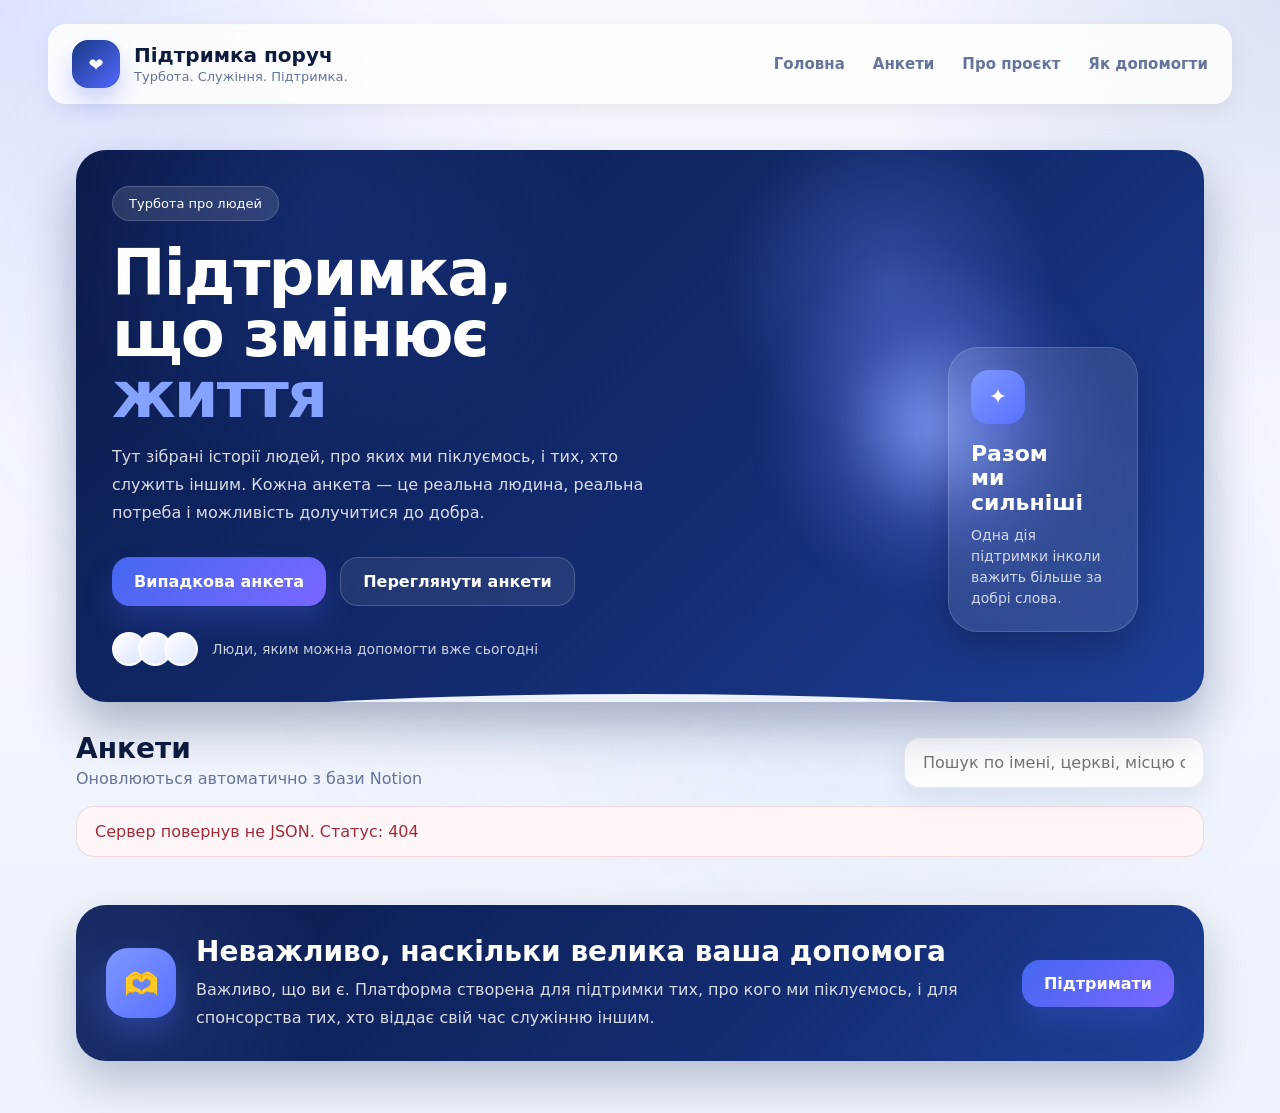
==== commit 153c6904: "Update index.html" ====
--- a/public/index.html
+++ b/public/index.html
@@ -4,24 +4,13 @@
     <meta charset="UTF-8" />
     <meta name="viewport" content="width=device-width, initial-scale=1.0" />
     <title>Підтримка поруч</title>
-
     <meta
       name="description"
-      content="Сайт підтримки тих, про кого ми піклуємось."
+      content="Сайт підтримки тих, про кого ми піклуємось, і спонсорства тих, хто віддає свій час на підтримку іншим."
     />
-
     <link rel="stylesheet" href="./styles.css" />
   </head>
-
   <body>
-    <!-- 🔥 BACKGROUND ANIMATION -->
-    <div class="bg-animation" aria-hidden="true">
-      <span class="blob blob-1"></span>
-      <span class="blob blob-2"></span>
-      <span class="blob blob-3"></span>
-    </div>
-
-    <!-- CONFIG -->
     <script>
       window.APP_CONFIG = {
         apiBaseUrl: "/api/profiles",
@@ -30,20 +19,23 @@
       };
     </script>
 
-    <!-- MAIN LAYOUT -->
     <div class="site-frame">
-      <div class="side-spacer"></div>
+      <div class="side-spacer" aria-hidden="true"></div>
+      
+        <div class="bg-animation" aria-hidden="true">
+          <span class="blob blob-1"></span>
+          <span class="blob blob-2"></span>
+          <span class="blob blob-3"></span>
+        </div>
+
 
       <main class="main-shell" id="mainShell">
-        <!-- HEADER -->
         <header class="site-header">
           <div class="brand">
             <div class="brand-mark">❤</div>
             <div class="brand-text">
               <div class="brand-title">Підтримка поруч</div>
-              <div class="brand-subtitle">
-                Турбота. Служіння. Підтримка.
-              </div>
+              <div class="brand-subtitle">Турбота. Служіння. Підтримка.</div>
             </div>
           </div>
 
@@ -51,48 +43,65 @@
             <a href="#hero">Головна</a>
             <a href="#profiles">Анкети</a>
             <a href="#about">Про проєкт</a>
-            <a href="#about">Допомога</a>
+            <a href="#about">Як допомогти</a>
           </nav>
         </header>
 
         <div class="content-wrap">
-          <!-- HERO -->
           <section id="hero" class="hero">
             <div class="hero-content">
               <span class="hero-badge">Турбота про людей</span>
-
               <h1>
                 Підтримка,<br />
                 що змінює <span>життя</span>
               </h1>
-
               <p>
-                Тут зібрані історії людей, яким потрібна допомога,
-                і тих, хто служить іншим.
+                Тут зібрані історії людей, про яких ми піклуємось, і тих, хто служить
+                іншим. Кожна анкета — це реальна людина, реальна потреба і можливість
+                долучитися до добра.
               </p>
 
               <div class="hero-actions">
-                <button id="randomProfileButton" class="btn btn-primary">
+                <button id="randomProfileButton" class="btn btn-primary" type="button">
                   Випадкова анкета
                 </button>
-
-                <button id="scrollToProfilesButton" class="btn btn-secondary">
+                <button id="scrollToProfilesButton" class="btn btn-secondary" type="button">
                   Переглянути анкети
                 </button>
               </div>
+
+              <div class="hero-meta">
+                <div class="hero-avatars">
+                  <span></span>
+                  <span></span>
+                  <span></span>
+                </div>
+                <div class="hero-meta-text">
+                  Люди, яким можна допомогти вже сьогодні
+                </div>
+              </div>
             </div>
 
             <div class="hero-visual">
               <div class="hero-glow"></div>
-            </div>
-          </section>
-
-          <!-- PROFILES -->
+              <div class="hero-card">
+                <div class="hero-card-icon">✦</div>
+                <div class="hero-card-text">
+                  Разом<br />
+                  ми сильніші
+                </div>
+                <div class="hero-card-subtext">
+                  Одна дія підтримки інколи важить більше за добрі слова.
+                </div>
+              </div>
+            </div>
+          </section>
+
           <section id="profiles" class="profiles-section">
             <div class="section-head">
               <div>
                 <h2>Анкети</h2>
-                <p>Оновлюються автоматично</p>
+                <p>Оновлюються автоматично з бази Notion</p>
               </div>
 
               <div class="filters">
@@ -100,36 +109,37 @@
                   <input
                     id="searchInput"
                     type="text"
-                    placeholder="Пошук..."
+                    placeholder="Пошук по імені, церкві, місцю служіння..."
+                    autocomplete="off"
                   />
                 </label>
               </div>
             </div>
 
-            <div id="statusMessage" class="status-message">
-              Завантаження...
-            </div>
-
-            <div id="profilesGrid" class="profiles-grid"></div>
-          </section>
-
-          <!-- ABOUT -->
+            <div id="statusMessage" class="status-message is-loading">
+              Завантаження анкет...
+            </div>
+
+            <div id="profilesGrid" class="profiles-grid" aria-live="polite"></div>
+          </section>
+
           <section id="about" class="about-section">
             <div class="about-card">
               <div class="about-icon">🫶</div>
-
               <div class="about-copy">
-                <h3>Допомога має значення</h3>
+                <h3>Неважливо, наскільки велика ваша допомога</h3>
                 <p>
-                  Кожна дія підтримки важлива.
+                  Важливо, що ви є. Платформа створена для підтримки тих, про кого
+                  ми піклуємось, і для спонсорства тих, хто віддає свій час служінню
+                  іншим.
                 </p>
               </div>
-
               <a
+                class="btn btn-primary btn-inline"
                 id="globalSupportButton"
-                class="btn btn-primary"
                 href="#"
                 target="_blank"
+                rel="noopener noreferrer"
               >
                 Підтримати
               </a>
@@ -138,30 +148,72 @@
         </div>
       </main>
 
-      <div class="side-spacer"></div>
+      <div class="side-spacer" aria-hidden="true"></div>
     </div>
 
-    <!-- MODAL -->
     <div id="modalBackdrop" class="modal-backdrop hidden"></div>
 
-    <aside id="profileModal" class="profile-modal hidden">
+    <aside id="profileModal" class="profile-modal hidden" aria-hidden="true">
       <article class="profile-modal-card">
         <div class="detail-header">
-          <button id="closeModalButton" class="icon-button">✕</button>
+          <button id="closeModalButton" class="icon-button" type="button">
+            ✕
+          </button>
+
+          <div class="detail-header-actions">
+            <button id="randomProfileButtonDetail" class="btn btn-primary btn-small" type="button">
+              Випадкова анкета
+            </button>
+          </div>
         </div>
 
         <div class="detail-scroll">
-          <img id="detailPhoto" class="detail-photo" />
-          <h2 id="detailName"></h2>
-          <div id="detailText"></div>
-
-          <a
-            id="detailSupportButton"
-            class="btn btn-primary"
-            target="_blank"
-          >
-            Підтримати
-          </a>
+          <div class="detail-top">
+            <div class="detail-photo-wrap">
+              <img id="detailPhoto" class="detail-photo" src="" alt="" />
+            </div>
+
+            <div class="detail-main">
+              <h2 id="detailName">—</h2>
+              <div id="detailNote" class="detail-note hidden"></div>
+
+              <div class="detail-cta-wrap">
+                <a
+                  id="detailSupportButton"
+                  class="btn btn-primary"
+                  href="#"
+                  target="_blank"
+                  rel="noopener noreferrer"
+                >
+                  Підтримати
+                </a>
+              </div>
+            </div>
+          </div>
+
+          <div class="detail-meta-grid">
+            <div class="meta-card">
+              <span class="meta-label">Вік</span>
+              <strong id="detailAge">—</strong>
+            </div>
+            <div class="meta-card">
+              <span class="meta-label">Сімейний стан</span>
+              <strong id="detailMaritalStatus">—</strong>
+            </div>
+            <div class="meta-card">
+              <span class="meta-label">Місце служіння</span>
+              <strong id="detailPlaceOfMinistry">—</strong>
+            </div>
+            <div class="meta-card">
+              <span class="meta-label">Церква</span>
+              <strong id="detailChurch">—</strong>
+            </div>
+          </div>
+
+          <section class="detail-section">
+            <h3>Історія</h3>
+            <div id="detailText" class="detail-text"></div>
+          </section>
         </div>
       </article>
     </aside>
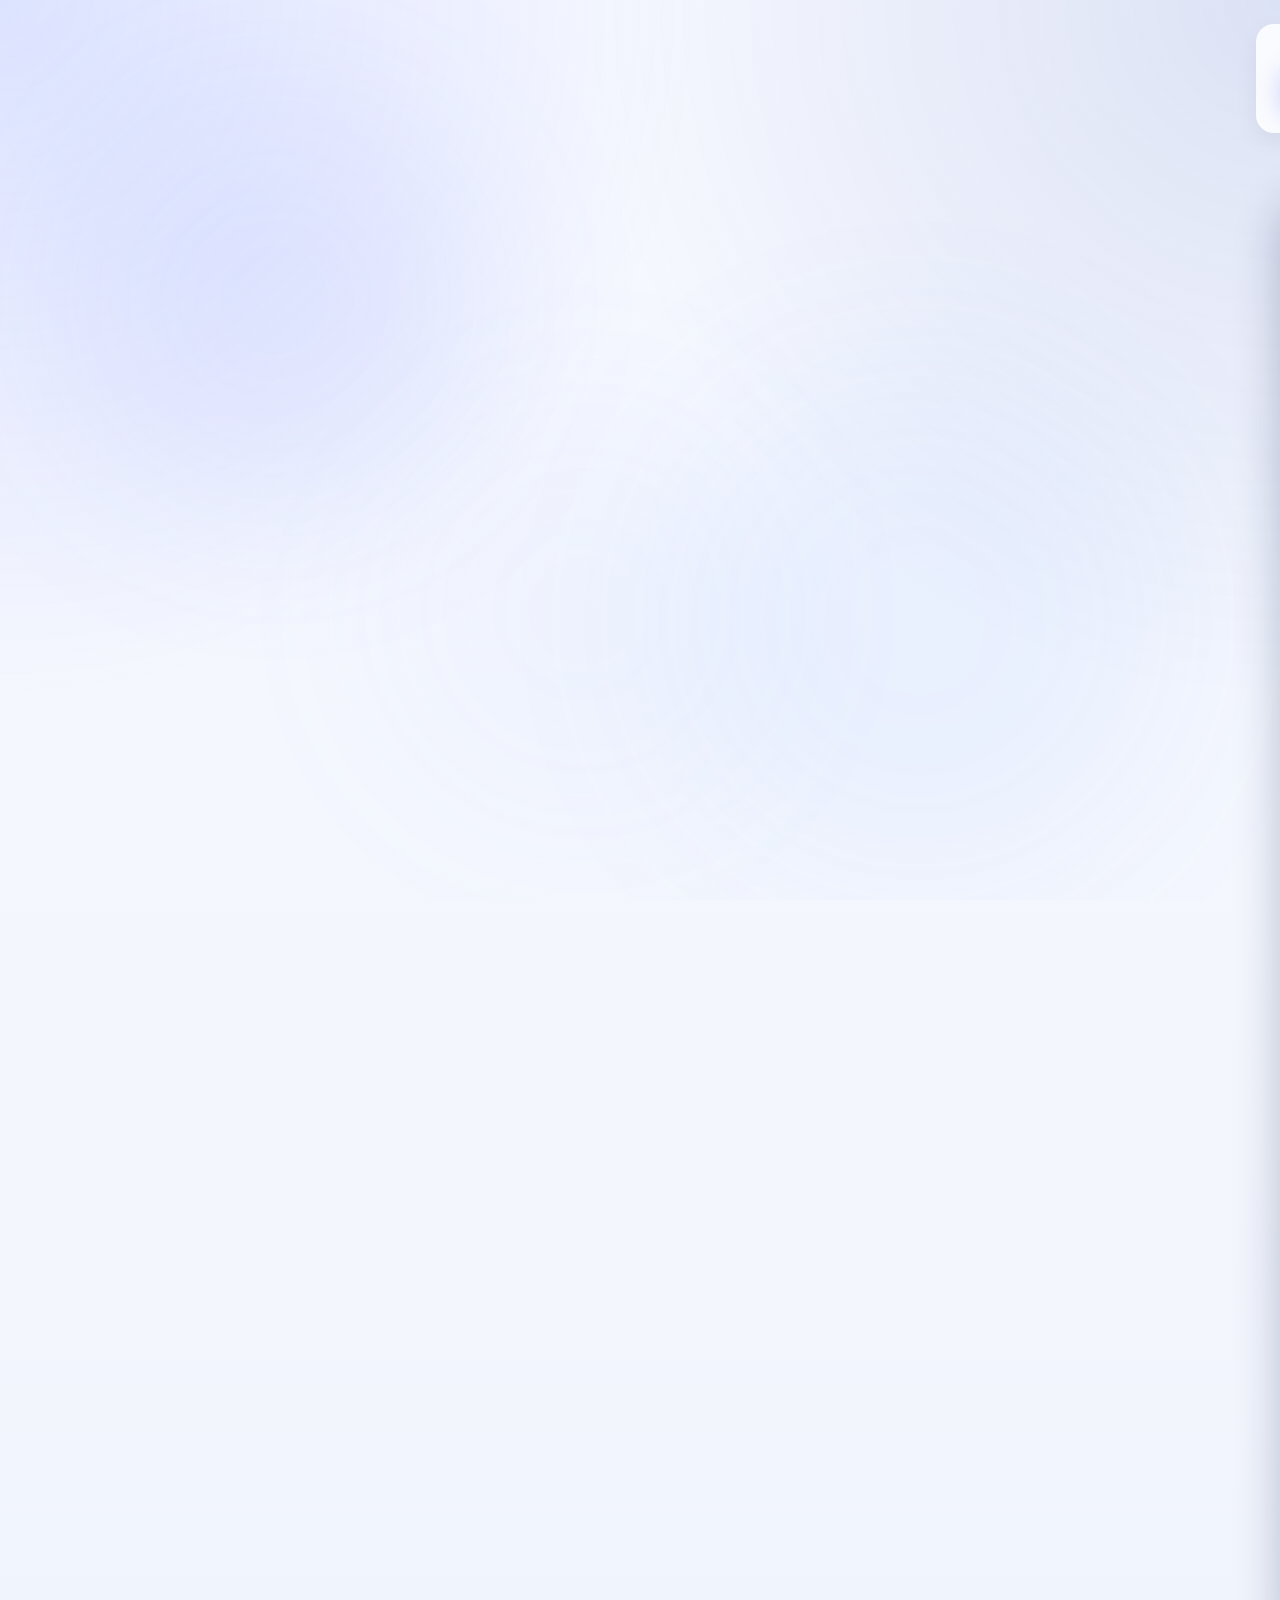
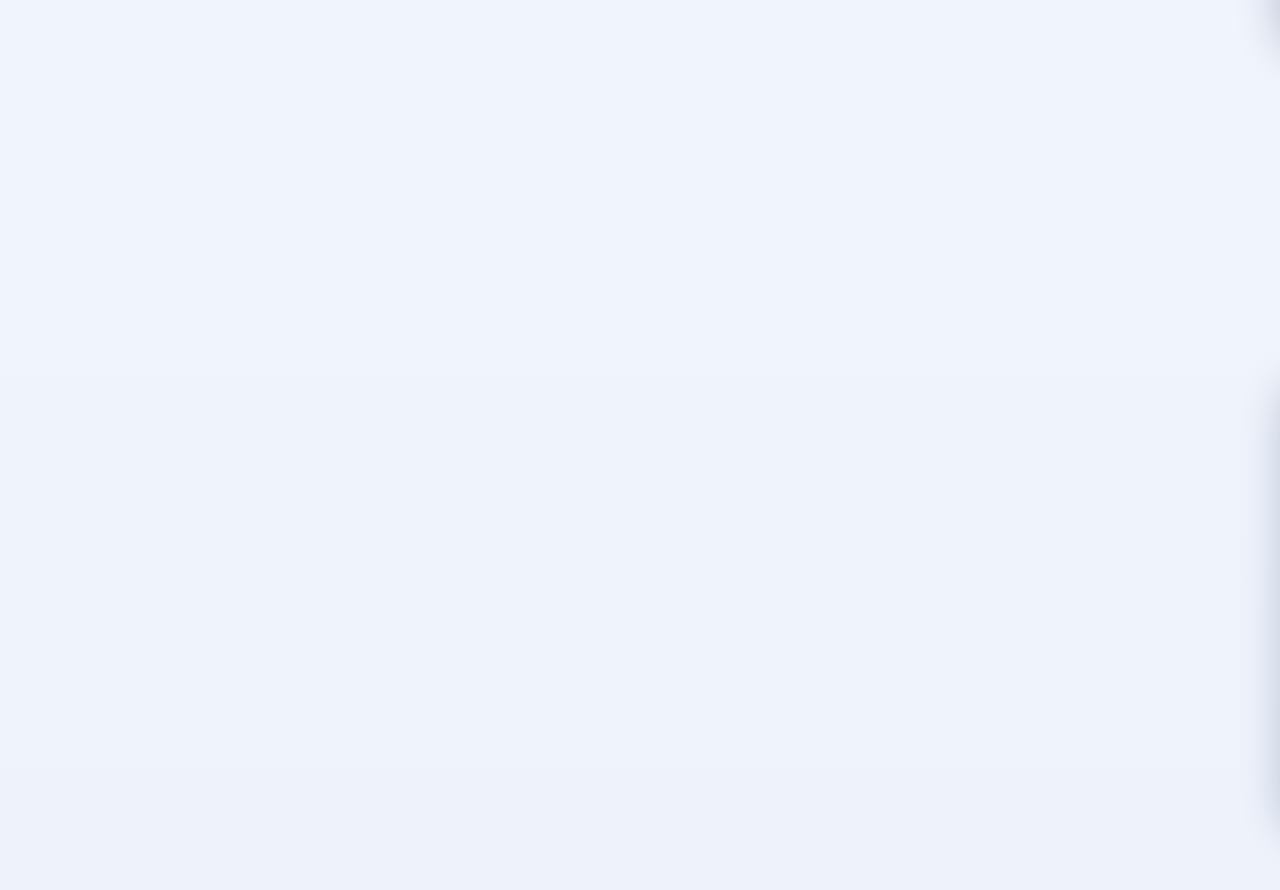
==== commit 2f09690c: "Update index.html" ====
--- a/public/index.html
+++ b/public/index.html
@@ -27,6 +27,7 @@
           <span class="blob blob-2"></span>
           <span class="blob blob-3"></span>
         </div>
+        <div class="bg-noise" aria-hidden="true"></div>
 
 
       <main class="main-shell" id="mainShell">
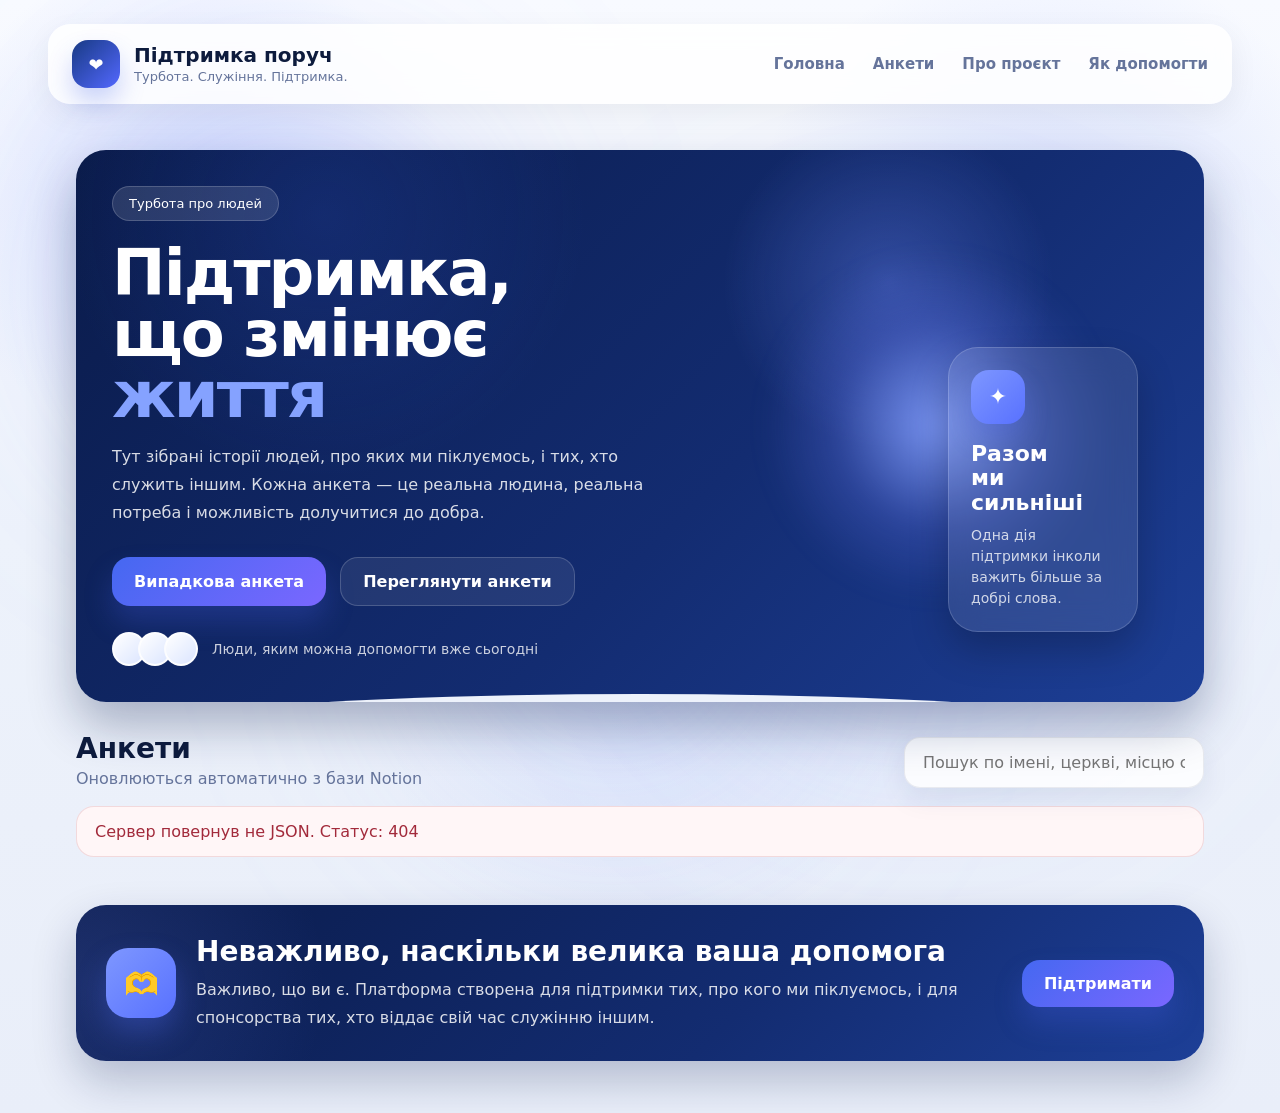
==== commit f2c19d56: "Update index.html" ====
--- a/public/index.html
+++ b/public/index.html
@@ -11,6 +11,13 @@
     <link rel="stylesheet" href="./styles.css" />
   </head>
   <body>
+    <div class="bg-animation" aria-hidden="true">
+      <span class="blob blob-1"></span>
+      <span class="blob blob-2"></span>
+      <span class="blob blob-3"></span>
+    </div>
+    <div class="bg-noise" aria-hidden="true"></div>
+
     <script>
       window.APP_CONFIG = {
         apiBaseUrl: "/api/profiles",
@@ -21,14 +28,6 @@
 
     <div class="site-frame">
       <div class="side-spacer" aria-hidden="true"></div>
-      
-        <div class="bg-animation" aria-hidden="true">
-          <span class="blob blob-1"></span>
-          <span class="blob blob-2"></span>
-          <span class="blob blob-3"></span>
-        </div>
-        <div class="bg-noise" aria-hidden="true"></div>
-
 
       <main class="main-shell" id="mainShell">
         <header class="site-header">
@@ -52,14 +51,16 @@
           <section id="hero" class="hero">
             <div class="hero-content">
               <span class="hero-badge">Турбота про людей</span>
+
               <h1>
                 Підтримка,<br />
                 що змінює <span>життя</span>
               </h1>
+
               <p>
-                Тут зібрані історії людей, про яких ми піклуємось, і тих, хто служить
-                іншим. Кожна анкета — це реальна людина, реальна потреба і можливість
-                долучитися до добра.
+                Тут зібрані історії людей, про яких ми піклуємось, і тих, хто
+                служить іншим. Кожна анкета — це реальна людина, реальна потреба
+                і можливість долучитися до добра.
               </p>
 
               <div class="hero-actions">
@@ -85,6 +86,7 @@
 
             <div class="hero-visual">
               <div class="hero-glow"></div>
+
               <div class="hero-card">
                 <div class="hero-card-icon">✦</div>
                 <div class="hero-card-text">
@@ -127,14 +129,16 @@
           <section id="about" class="about-section">
             <div class="about-card">
               <div class="about-icon">🫶</div>
+
               <div class="about-copy">
                 <h3>Неважливо, наскільки велика ваша допомога</h3>
                 <p>
                   Важливо, що ви є. Платформа створена для підтримки тих, про кого
-                  ми піклуємось, і для спонсорства тих, хто віддає свій час служінню
-                  іншим.
+                  ми піклуємось, і для спонсорства тих, хто віддає свій час
+                  служінню іншим.
                 </p>
               </div>
+
               <a
                 class="btn btn-primary btn-inline"
                 id="globalSupportButton"
@@ -197,14 +201,17 @@
               <span class="meta-label">Вік</span>
               <strong id="detailAge">—</strong>
             </div>
+
             <div class="meta-card">
               <span class="meta-label">Сімейний стан</span>
               <strong id="detailMaritalStatus">—</strong>
             </div>
+
             <div class="meta-card">
               <span class="meta-label">Місце служіння</span>
               <strong id="detailPlaceOfMinistry">—</strong>
             </div>
+
             <div class="meta-card">
               <span class="meta-label">Церква</span>
               <strong id="detailChurch">—</strong>
--- a/public/styles.css
+++ b/public/styles.css
@@ -1,7 +1,7 @@
 :root {
   --bg: #edf2fb;
   --panel: rgba(255, 255, 255, 0.72);
-  --panel-strong: rgba(255, 255, 255, 0.88);
+  --panel-strong: rgba(255, 255, 255, 0.9);
   --text: #0d1b3d;
   --muted: #65749b;
   --line: rgba(14, 32, 73, 0.08);
@@ -9,6 +9,8 @@
   --primary-2: #5368ff;
   --shadow: 0 20px 50px rgba(15, 36, 88, 0.12);
   --shadow-soft: 0 10px 28px rgba(15, 36, 88, 0.08);
+  --card-shadow: 0 18px 38px rgba(18, 33, 84, 0.14);
+  --card-shadow-hover: 0 28px 52px rgba(18, 33, 84, 0.2);
   --radius-xl: 30px;
   --radius-lg: 24px;
   --radius-md: 18px;
@@ -31,9 +33,10 @@
     Inter, ui-sans-serif, system-ui, -apple-system, BlinkMacSystemFont,
     "Segoe UI", sans-serif;
   background:
-    radial-gradient(circle at top left, rgba(84, 112, 255, 0.16), transparent 25%),
-    radial-gradient(circle at top right, rgba(21, 58, 170, 0.12), transparent 25%),
-    linear-gradient(180deg, #f7f9ff 0%, #edf2fb 100%);
+    radial-gradient(circle at 15% 18%, rgba(110, 138, 255, 0.22), transparent 18%),
+    radial-gradient(circle at 82% 22%, rgba(90, 124, 255, 0.18), transparent 22%),
+    radial-gradient(circle at 50% 65%, rgba(154, 176, 255, 0.14), transparent 26%),
+    linear-gradient(180deg, #f8faff 0%, #edf2fb 48%, #e9eef9 100%);
   color: var(--text);
 }
 
@@ -56,7 +59,7 @@
   display: none !important;
 }
 
-/* ===== BACKGROUND ANIMATION ===== */
+/* ===== BACKGROUND ===== */
 
 .bg-animation {
   position: fixed;
@@ -64,57 +67,84 @@
   overflow: hidden;
   pointer-events: none;
   z-index: 0;
+  opacity: 1;
+}
+
+.bg-noise {
+  position: fixed;
+  inset: 0;
+  pointer-events: none;
+  z-index: 0;
+  opacity: 0.04;
+  background-image: radial-gradient(rgba(20, 33, 78, 0.35) 0.6px, transparent 0.6px);
+  background-size: 18px 18px;
 }
 
 .blob {
   position: absolute;
   border-radius: 50%;
-  filter: blur(100px);
-  opacity: 0.25;
-  animation: floatBlob 20s ease-in-out infinite;
+  filter: blur(90px);
+  opacity: 0.42;
+  animation: floatBlob 22s ease-in-out infinite;
+  mix-blend-mode: screen;
 }
 
 .blob-1 {
-  width: 420px;
-  height: 420px;
-  top: 10%;
-  left: 5%;
-  background: rgba(83, 104, 255, 0.35);
-}
-
-.blob-2 {
   width: 520px;
   height: 520px;
-  top: 40%;
-  right: 8%;
-  background: rgba(70, 130, 255, 0.25);
-  animation-delay: 5s;
+  top: 3%;
+  left: 2%;
+  background: radial-gradient(
+    circle,
+    rgba(109, 132, 255, 0.72) 0%,
+    rgba(109, 132, 255, 0.18) 55%,
+    transparent 75%
+  );
+}
+
+.blob-2 {
+  width: 620px;
+  height: 620px;
+  top: 22%;
+  right: 4%;
+  background: radial-gradient(
+    circle,
+    rgba(85, 118, 255, 0.62) 0%,
+    rgba(85, 118, 255, 0.18) 55%,
+    transparent 75%
+  );
+  animation-delay: 6s;
 }
 
 .blob-3 {
-  width: 400px;
-  height: 400px;
-  bottom: 10%;
-  left: 30%;
-  background: rgba(140, 170, 255, 0.2);
-  animation-delay: 10s;
+  width: 560px;
+  height: 560px;
+  bottom: 0%;
+  left: 26%;
+  background: radial-gradient(
+    circle,
+    rgba(170, 190, 255, 0.56) 0%,
+    rgba(170, 190, 255, 0.16) 55%,
+    transparent 75%
+  );
+  animation-delay: 12s;
 }
 
 @keyframes floatBlob {
   0% {
-    transform: translate(0, 0) scale(1);
+    transform: translate3d(0, 0, 0) scale(1);
   }
   25% {
-    transform: translate(30px, -20px) scale(1.05);
+    transform: translate3d(34px, -24px, 0) scale(1.06);
   }
   50% {
-    transform: translate(-20px, 30px) scale(0.95);
+    transform: translate3d(-22px, 28px, 0) scale(0.96);
   }
   75% {
-    transform: translate(20px, 10px) scale(1.03);
+    transform: translate3d(26px, 12px, 0) scale(1.04);
   }
   100% {
-    transform: translate(0, 0) scale(1);
+    transform: translate3d(0, 0, 0) scale(1);
   }
 }
 
@@ -181,10 +211,10 @@
   gap: 20px;
   margin-bottom: 18px;
   padding: 16px 24px;
-  border-radius: 18px;
-  background: rgba(255, 255, 255, 0.85);
+  border-radius: 22px;
+  background: rgba(255, 255, 255, 0.86);
   backdrop-filter: blur(12px);
-  box-shadow: 0 8px 24px rgba(0, 0, 0, 0.06);
+  box-shadow: 0 10px 30px rgba(0, 0, 0, 0.06);
 }
 
 .brand {
@@ -512,20 +542,23 @@
   overflow: hidden;
   background: linear-gradient(180deg, #dbe6ff 0%, #eef3ff 100%);
   border: 1px solid rgba(17, 43, 107, 0.08);
-  box-shadow: var(--shadow-soft);
+  box-shadow: var(--card-shadow);
   cursor: pointer;
-  transition: transform 0.18s ease, box-shadow 0.18s ease, border-color 0.18s ease;
+  transition:
+    transform 0.22s ease,
+    box-shadow 0.22s ease,
+    border-color 0.22s ease;
 }
 
 .profile-card:hover {
-  transform: translateY(-4px);
-  box-shadow: 0 20px 40px rgba(21, 40, 98, 0.16);
-  border-color: rgba(35, 74, 193, 0.2);
+  transform: translateY(-6px);
+  box-shadow: var(--card-shadow-hover);
+  border-color: rgba(35, 74, 193, 0.24);
 }
 
 .profile-card.is-active {
   border-color: rgba(78, 104, 243, 0.4);
-  box-shadow: 0 22px 42px rgba(21, 40, 98, 0.2);
+  box-shadow: 0 28px 54px rgba(21, 40, 98, 0.22);
 }
 
 .profile-card-photo-wrap {
@@ -564,6 +597,10 @@
   font-size: 24px;
   line-height: 1.08;
   font-weight: 800;
+  display: -webkit-box;
+  -webkit-line-clamp: 3;
+  -webkit-box-orient: vertical;
+  overflow: hidden;
 }
 
 .profile-card-sub {
@@ -577,6 +614,10 @@
   font-size: 14px;
   line-height: 1.45;
   color: rgba(255, 255, 255, 0.88);
+  display: -webkit-box;
+  -webkit-line-clamp: 4;
+  -webkit-box-orient: vertical;
+  overflow: hidden;
 }
 
 .profile-card-badge {
@@ -893,7 +934,8 @@
 
   .profile-modal-card,
   .modal-backdrop,
-  .main-shell {
+  .main-shell,
+  .profile-card {
     transition: none;
   }
 }
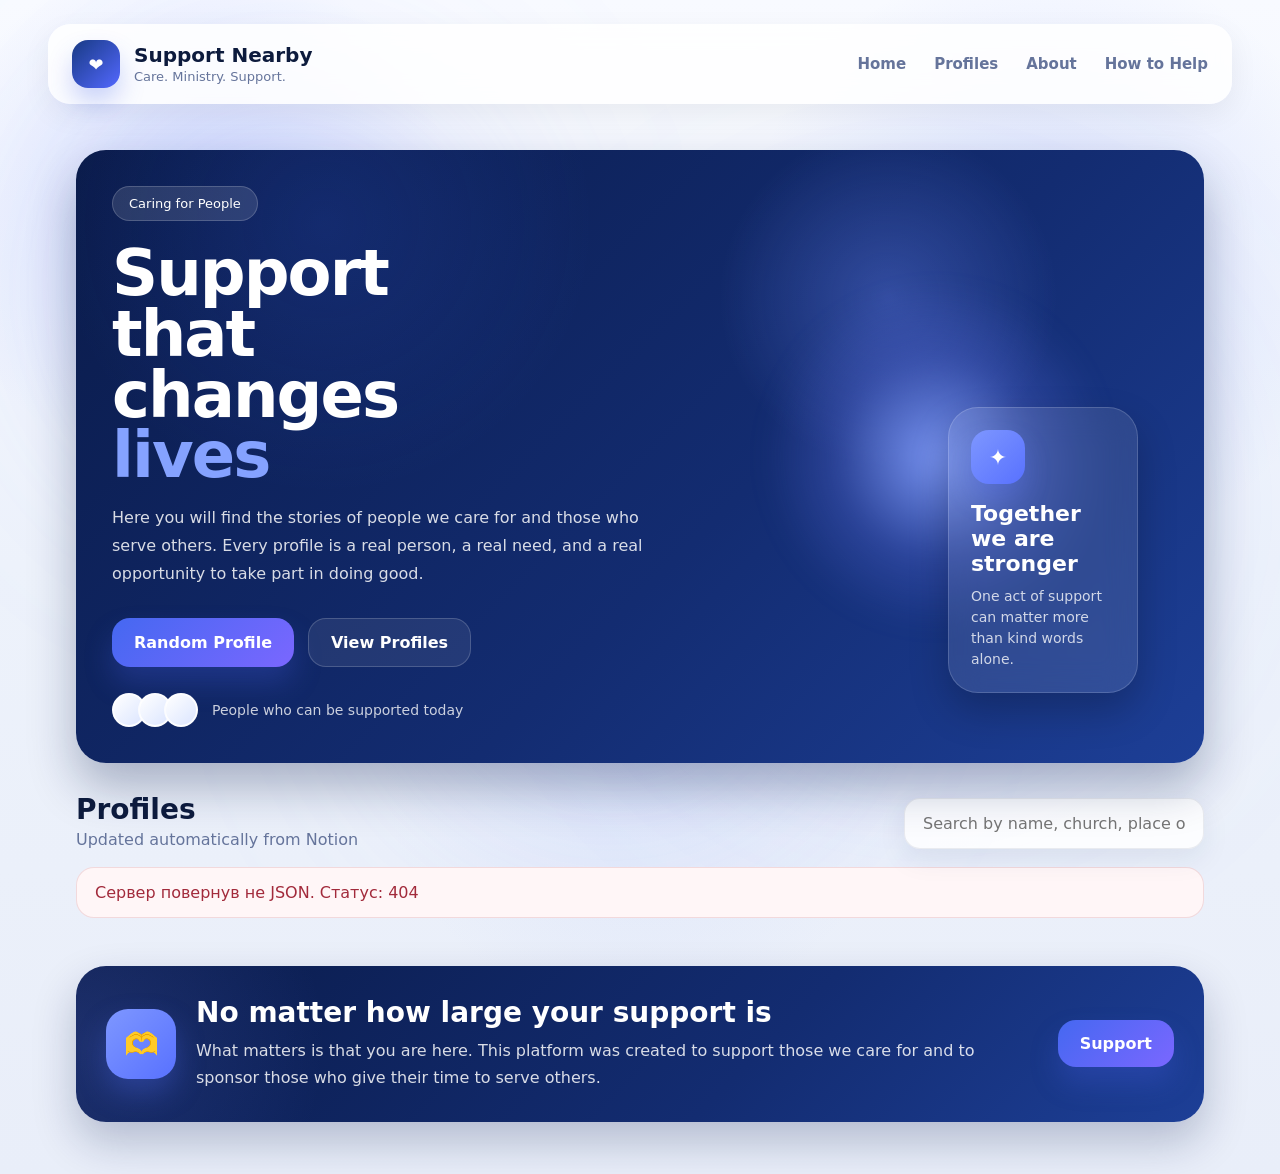
==== commit 6c9f9045: "Update index.html" ====
--- a/public/index.html
+++ b/public/index.html
@@ -1,12 +1,12 @@
 <!DOCTYPE html>
-<html lang="uk">
+<html lang="en">
   <head>
     <meta charset="UTF-8" />
     <meta name="viewport" content="width=device-width, initial-scale=1.0" />
-    <title>Підтримка поруч</title>
+    <title>Support Nearby</title>
     <meta
       name="description"
-      content="Сайт підтримки тих, про кого ми піклуємось, і спонсорства тих, хто віддає свій час на підтримку іншим."
+      content="A website to support those we care for and to sponsor those who give their time to support others."
     />
     <link rel="stylesheet" href="./styles.css" />
   </head>
@@ -34,41 +34,41 @@
           <div class="brand">
             <div class="brand-mark">❤</div>
             <div class="brand-text">
-              <div class="brand-title">Підтримка поруч</div>
-              <div class="brand-subtitle">Турбота. Служіння. Підтримка.</div>
+              <div class="brand-title">Support Nearby</div>
+              <div class="brand-subtitle">Care. Ministry. Support.</div>
             </div>
           </div>
 
           <nav class="top-nav">
-            <a href="#hero">Головна</a>
-            <a href="#profiles">Анкети</a>
-            <a href="#about">Про проєкт</a>
-            <a href="#about">Як допомогти</a>
+            <a href="#hero">Home</a>
+            <a href="#profiles">Profiles</a>
+            <a href="#about">About</a>
+            <a href="#about">How to Help</a>
           </nav>
         </header>
 
         <div class="content-wrap">
           <section id="hero" class="hero">
             <div class="hero-content">
-              <span class="hero-badge">Турбота про людей</span>
+              <span class="hero-badge">Caring for People</span>
 
               <h1>
-                Підтримка,<br />
-                що змінює <span>життя</span>
+                Support<br />
+                that changes <span>lives</span>
               </h1>
 
               <p>
-                Тут зібрані історії людей, про яких ми піклуємось, і тих, хто
-                служить іншим. Кожна анкета — це реальна людина, реальна потреба
-                і можливість долучитися до добра.
+                Here you will find the stories of people we care for and those
+                who serve others. Every profile is a real person, a real need,
+                and a real opportunity to take part in doing good.
               </p>
 
               <div class="hero-actions">
                 <button id="randomProfileButton" class="btn btn-primary" type="button">
-                  Випадкова анкета
+                  Random Profile
                 </button>
                 <button id="scrollToProfilesButton" class="btn btn-secondary" type="button">
-                  Переглянути анкети
+                  View Profiles
                 </button>
               </div>
 
@@ -79,7 +79,7 @@
                   <span></span>
                 </div>
                 <div class="hero-meta-text">
-                  Люди, яким можна допомогти вже сьогодні
+                  People who can be supported today
                 </div>
               </div>
             </div>
@@ -90,11 +90,11 @@
               <div class="hero-card">
                 <div class="hero-card-icon">✦</div>
                 <div class="hero-card-text">
-                  Разом<br />
-                  ми сильніші
+                  Together<br />
+                  we are stronger
                 </div>
                 <div class="hero-card-subtext">
-                  Одна дія підтримки інколи важить більше за добрі слова.
+                  One act of support can matter more than kind words alone.
                 </div>
               </div>
             </div>
@@ -103,8 +103,8 @@
           <section id="profiles" class="profiles-section">
             <div class="section-head">
               <div>
-                <h2>Анкети</h2>
-                <p>Оновлюються автоматично з бази Notion</p>
+                <h2>Profiles</h2>
+                <p>Updated automatically from Notion</p>
               </div>
 
               <div class="filters">
@@ -112,7 +112,7 @@
                   <input
                     id="searchInput"
                     type="text"
-                    placeholder="Пошук по імені, церкві, місцю служіння..."
+                    placeholder="Search by name, church, place of ministry..."
                     autocomplete="off"
                   />
                 </label>
@@ -120,7 +120,7 @@
             </div>
 
             <div id="statusMessage" class="status-message is-loading">
-              Завантаження анкет...
+              Loading profiles...
             </div>
 
             <div id="profilesGrid" class="profiles-grid" aria-live="polite"></div>
@@ -131,11 +131,11 @@
               <div class="about-icon">🫶</div>
 
               <div class="about-copy">
-                <h3>Неважливо, наскільки велика ваша допомога</h3>
+                <h3>No matter how large your support is</h3>
                 <p>
-                  Важливо, що ви є. Платформа створена для підтримки тих, про кого
-                  ми піклуємось, і для спонсорства тих, хто віддає свій час
-                  служінню іншим.
+                  What matters is that you are here. This platform was created
+                  to support those we care for and to sponsor those who give
+                  their time to serve others.
                 </p>
               </div>
 
@@ -146,7 +146,7 @@
                 target="_blank"
                 rel="noopener noreferrer"
               >
-                Підтримати
+                Support
               </a>
             </div>
           </section>
@@ -167,7 +167,7 @@
 
           <div class="detail-header-actions">
             <button id="randomProfileButtonDetail" class="btn btn-primary btn-small" type="button">
-              Випадкова анкета
+              Random Profile
             </button>
           </div>
         </div>
@@ -190,7 +190,7 @@
                   target="_blank"
                   rel="noopener noreferrer"
                 >
-                  Підтримати
+                  Support
                 </a>
               </div>
             </div>
@@ -198,28 +198,28 @@
 
           <div class="detail-meta-grid">
             <div class="meta-card">
-              <span class="meta-label">Вік</span>
+              <span class="meta-label">Age</span>
               <strong id="detailAge">—</strong>
             </div>
 
             <div class="meta-card">
-              <span class="meta-label">Сімейний стан</span>
+              <span class="meta-label">Marital Status</span>
               <strong id="detailMaritalStatus">—</strong>
             </div>
 
             <div class="meta-card">
-              <span class="meta-label">Місце служіння</span>
+              <span class="meta-label">Place of Ministry</span>
               <strong id="detailPlaceOfMinistry">—</strong>
             </div>
 
             <div class="meta-card">
-              <span class="meta-label">Церква</span>
+              <span class="meta-label">Church</span>
               <strong id="detailChurch">—</strong>
             </div>
           </div>
 
           <section class="detail-section">
-            <h3>Історія</h3>
+            <h3>Story</h3>
             <div id="detailText" class="detail-text"></div>
           </section>
         </div>
